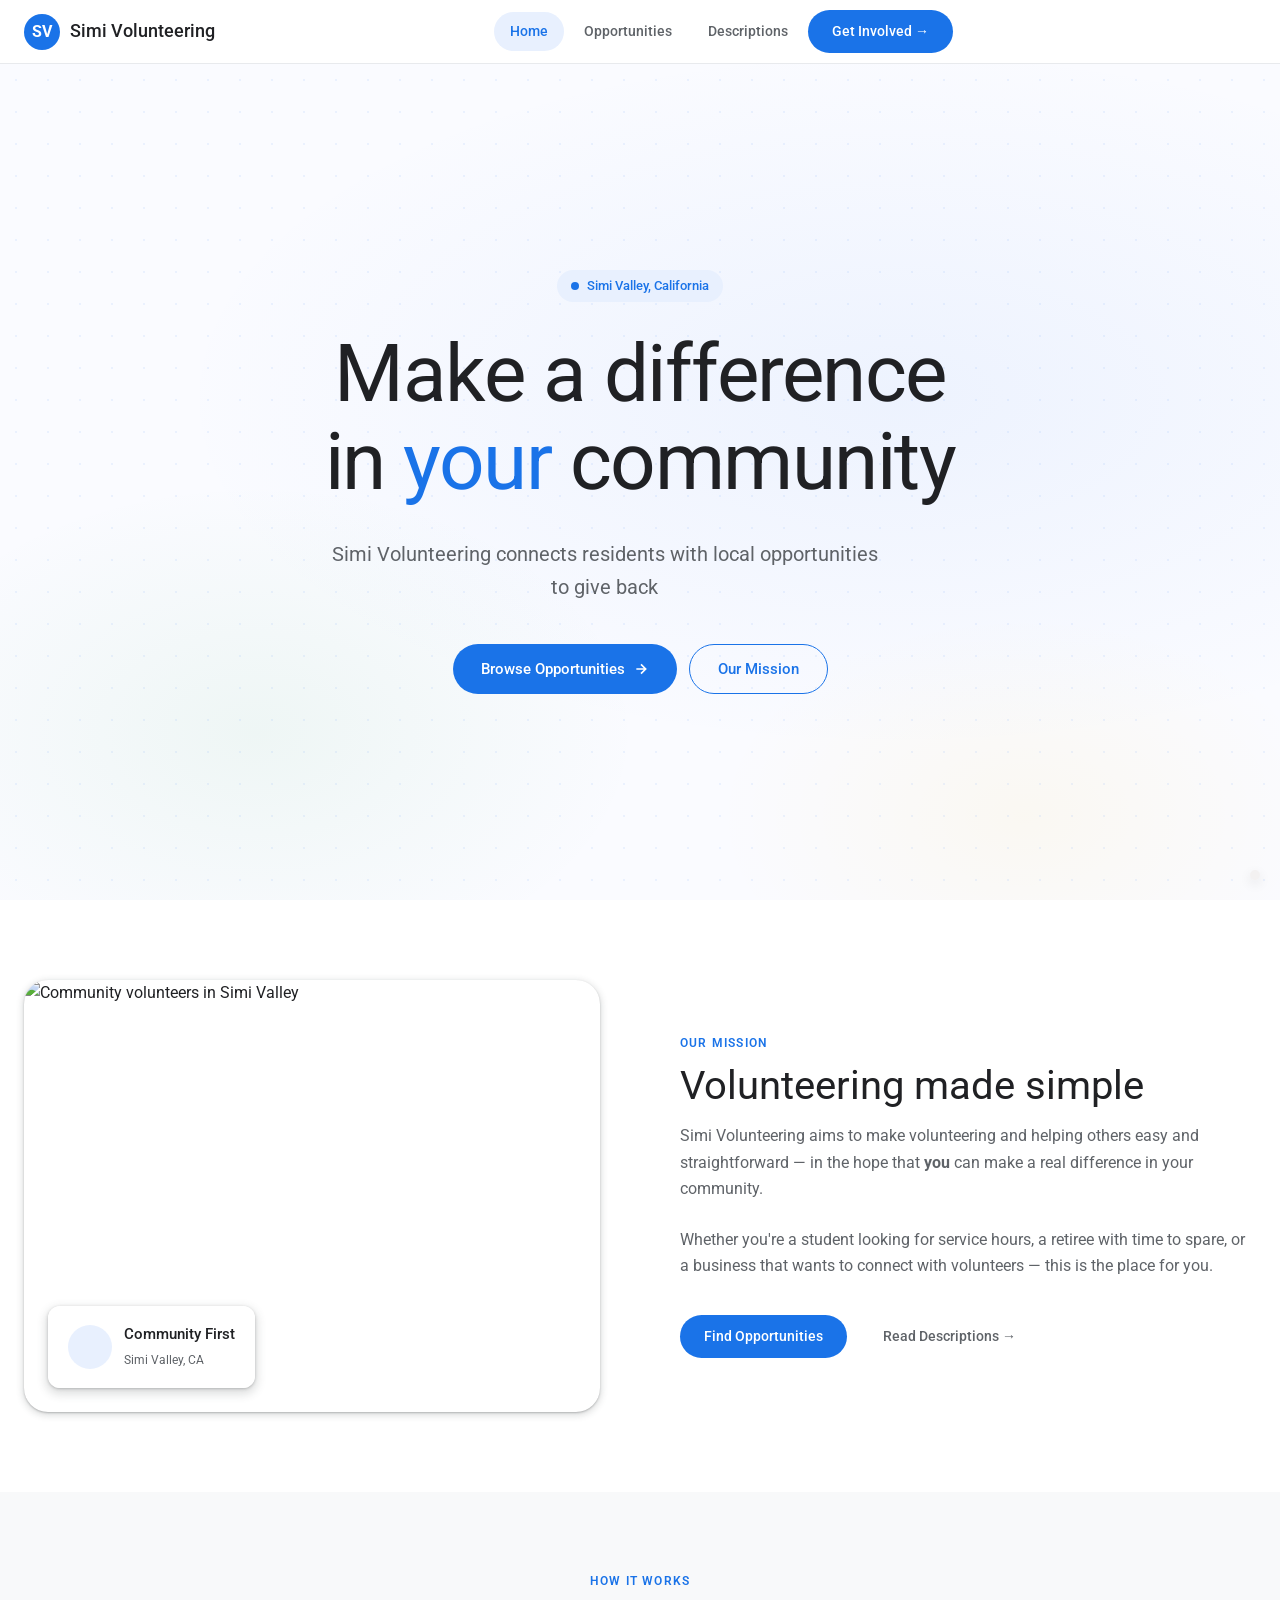
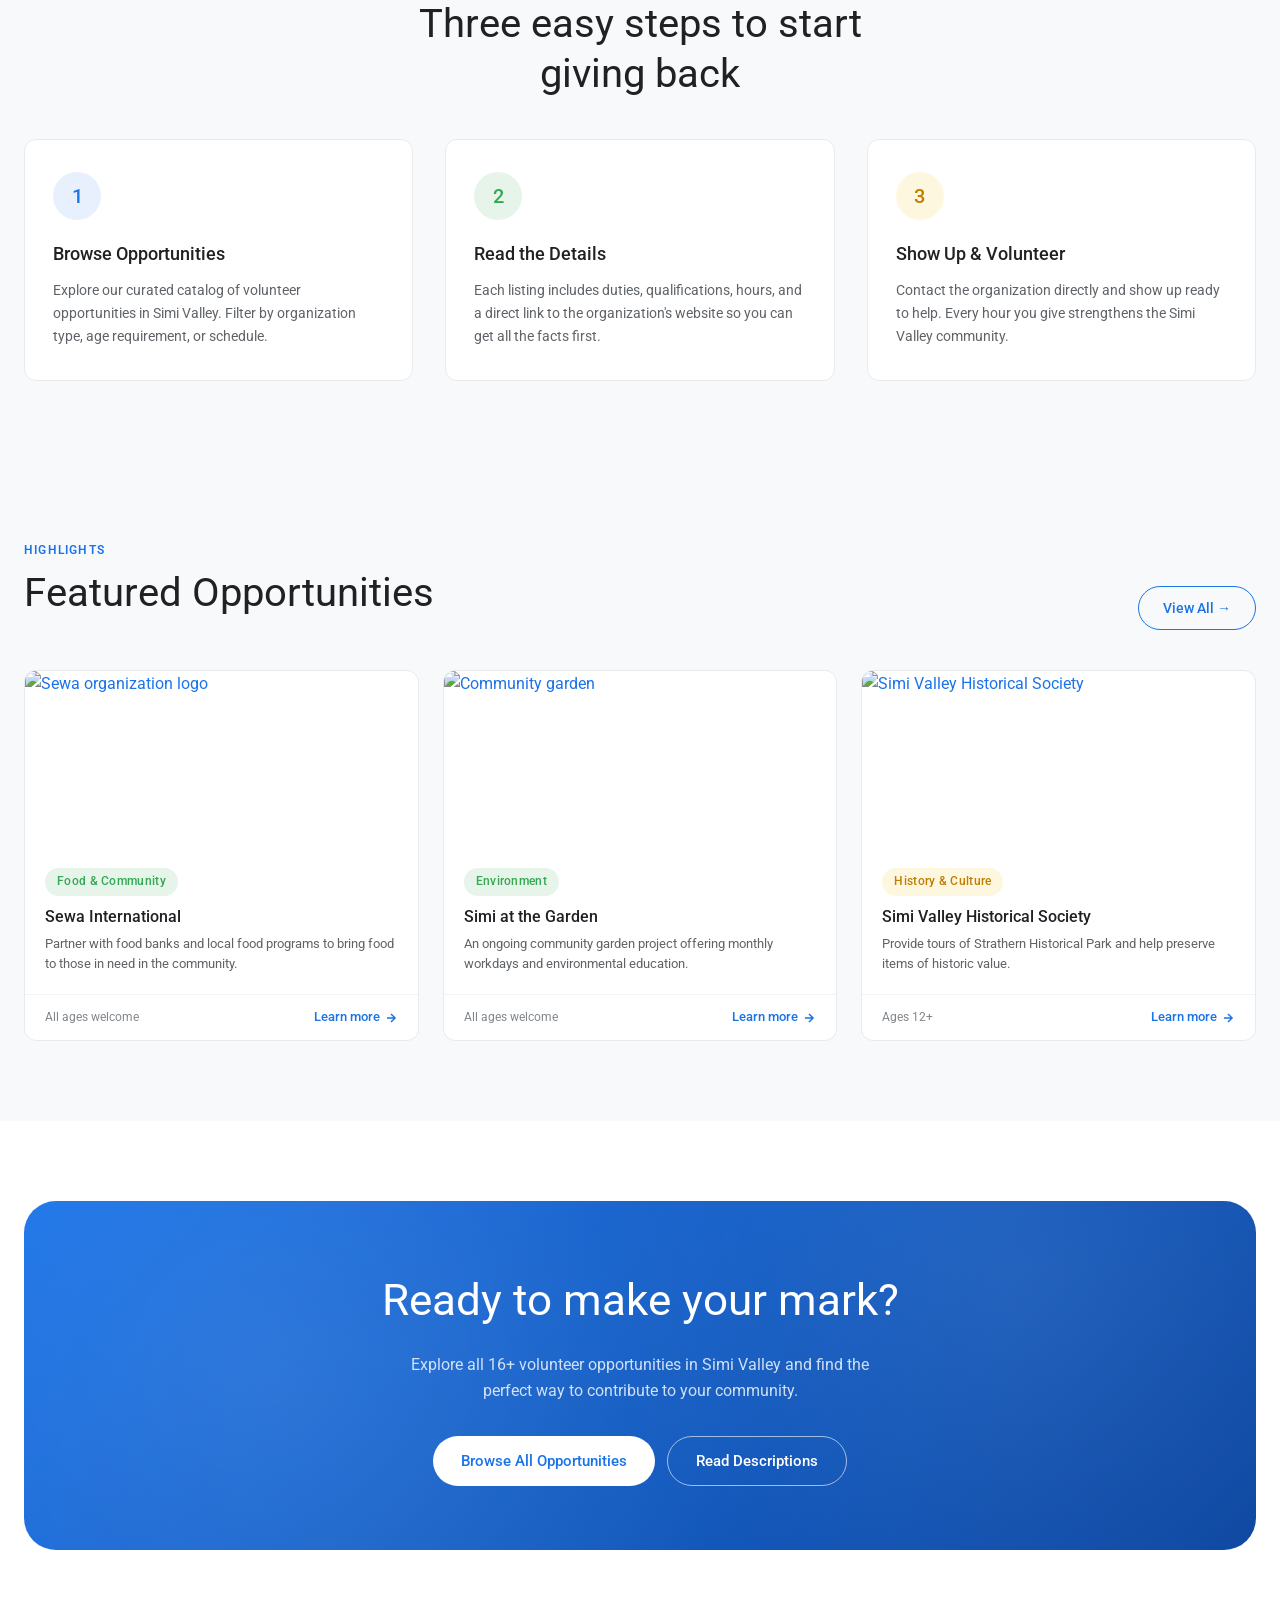
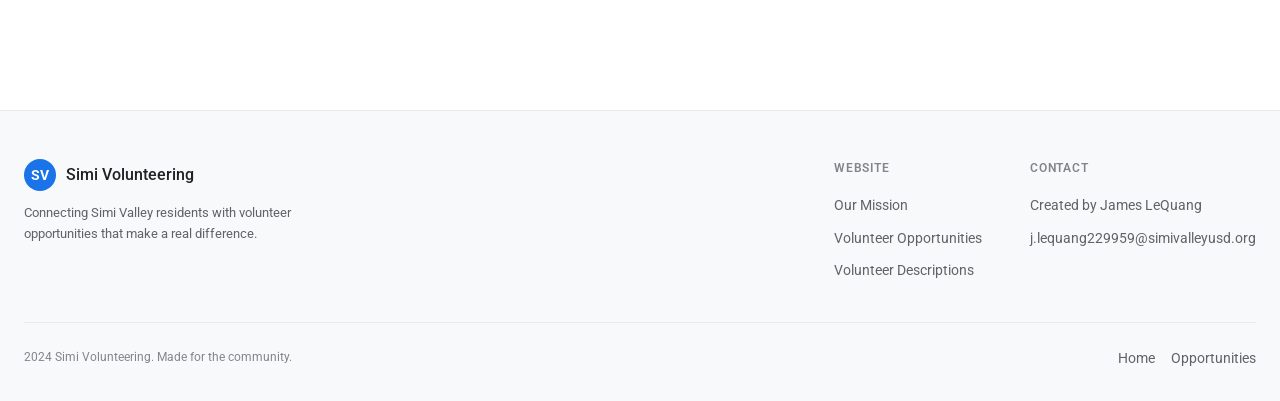
==== index.html @ 415157b6 "first commit" ====
<!DOCTYPE html>
<html lang="en">
<head>
  <!-- Google tag (gtag.js) -->
  <script async src="https://www.googletagmanager.com/gtag/js?id=G-ZGWD5S9X8W"></script>
  <script>
    window.dataLayer = window.dataLayer || [];
    function gtag(){dataLayer.push(arguments);}
    gtag('js', new Date());
    gtag('config', 'G-ZGWD5S9X8W');
  </script>

  <meta charset="utf-8" />
  <meta http-equiv="X-UA-Compatible" content="IE=edge" />
  <meta name="viewport" content="width=device-width, initial-scale=1" />
  <title>Simi Volunteering</title>
  <meta name="description" content="Find volunteer opportunities in Simi Valley, track your hours, and recruit volunteers for your business or non-profit." />
  <meta name="keywords" content="volunteer opportunities simi valley, simi valley volunteer, non-profits simi valley" />
  <meta name="robots" content="index,follow" />
  <link rel="canonical" href="https://simivolunteering.w3spaces.com/" />

  <!-- Open Graph -->
  <meta property="og:title" content="Simi Volunteering" />
  <meta property="og:description" content="Find volunteer opportunities in Simi Valley and make a difference." />
  <meta property="og:type" content="website" />
  <meta property="og:url" content="https://simivolunteering.w3spaces.com/" />
  <meta name="twitter:card" content="summary_large_image" />

  <!-- Styles -->
  <link rel="stylesheet" href="styles.css" />
  <style>
   /*hero*/
    .hero {
      min-height: calc(100vh - var(--nav-height));
      display: flex;
      align-items: center;
      justify-content: center;
      position: relative;
      overflow: hidden;
      background: #fafbff;
    }

    .hero-bg {
      position: absolute;
      inset: 0;
      background:
        radial-gradient(ellipse 80% 60% at 70% 40%, rgba(66,133,244,.07) 0%, transparent 70%),
        radial-gradient(ellipse 50% 50% at 20% 80%, rgba(52,168,83,.06) 0%, transparent 60%),
        radial-gradient(ellipse 40% 40% at 80% 90%, rgba(251,188,4,.05) 0%, transparent 60%);
    }

    /* Animated dots grid */
    .hero-dots {
      position: absolute;
      inset: 0;
      background-image: radial-gradient(circle, rgba(66,133,244,.14) 1px, transparent 1px);
      background-size: 32px 32px;
      animation: dotsDrift 20s linear infinite;
      opacity: .6;
    }

    @keyframes dotsDrift {
      from { background-position: 0 0; }
      to   { background-position: 32px 32px; }
    }

    .hero-content {
      position: relative;
      z-index: 1;
      max-width: 700px;
      text-align: center;
    }

    .hero-eyebrow {
      display: inline-flex;
      align-items: center;
      gap: 8px;
      padding: 6px 14px;
      background: var(--blue-50);
      border-radius: 100px;
      font-size: 13px;
      font-weight: 500;
      color: var(--blue-500);
      margin-bottom: 28px;
      animation: fadeUp 0.7s 0.1s both;
    }

    .hero-eyebrow-dot {
      width: 8px; height: 8px;
      background: var(--blue-500);
      border-radius: 50%;
      animation: pulse 2s infinite;
    }

    @keyframes pulse {
      0%, 100% { opacity: 1; transform: scale(1); }
      50%       { opacity: 0.6; transform: scale(0.85); }
    }

    .hero-title {
      font-family: var(--font-display);
      font-size: clamp(44px, 7vw, 80px);
      font-weight: 400;
      line-height: 1.1;
      letter-spacing: -1.5px;
      color: var(--text-primary);
      margin-bottom: 32px;
      animation: fadeUp 0.7s 0.2s both;
    }

    .hero-title em {
      font-style: normal;
      color: var(--blue-500);
    }

    .hero-subtitle {
      font-size: clamp(16px, 2vw, 20px);
      color: var(--text-secondary);
      line-height: 1.65;
      max-width: 560px;
      margin-bottom: 40px;
      animation: fadeUp 0.7s 0.3s both;
    }

    .hero-actions {
      display: flex;
      gap: 12px;
      flex-wrap: wrap;
      justify-content: center;
      animation: fadeUp 0.7s 0.4s both;
    }

    .hero-image-wrap {
      position: absolute;
      right: 0;
      top: 0;
      bottom: 0;
      width: 44%;
      overflow: hidden;
      animation: fadeIn 1.2s 0.5s both;
    }

    .hero-image-wrap img {
      width: 100%;
      height: 100%;
      object-fit: cover;
    }

    .hero-image-gradient {
      position: absolute;
      inset: 0;
      background: linear-gradient(to right, #fafbff 10%, transparent 45%);
    }

    @keyframes fadeUp {
      from { opacity: 0; transform: translateY(20px); }
      to   { opacity: 1; transform: translateY(0); }
    }

    @keyframes fadeIn {
      from { opacity: 0; }
      to   { opacity: 1; }
    }

    /* ── Stats bar ─────────────────────────────────────────────── */
    .stats-bar {
      background: var(--surface-0);
      border-top: 1px solid var(--surface-3);
      border-bottom: 1px solid var(--surface-3);
    }

    .stats-inner {
      display: grid;
      grid-template-columns: repeat(2, 1fr);
      text-align: center;
    }

    .stat-item {
      padding: 32px 24px;
      border-right: 1px solid var(--surface-3);
    }

    .stat-item:last-child { border-right: none; }

    .stat-number {
      font-family: var(--font-display);
      font-size: 40px;
      font-weight: 400;
      color: var(--text-primary);
      line-height: 1;
      margin-bottom: 6px;
    }

    .stat-label {
      font-size: 13px;
      color: var(--text-secondary);
    }

    /* Mission*/
    .mission-grid {
      display: grid;
      grid-template-columns: 1fr 1fr;
      gap: 80px;
      align-items: center;
    }

    .mission-visual {
      position: relative;
      border-radius: var(--radius-lg);
      overflow: hidden;
      aspect-ratio: 4/3;
      box-shadow: var(--shadow-3);
    }

    .mission-visual img {
      width: 100%;
      height: 100%;
      object-fit: cover;
      transition: transform 0.8s cubic-bezier(0.4,0,0.2,1);
    }

    .mission-visual:hover img { transform: scale(1.04); }

    .mission-badge {
      position: absolute;
      bottom: 24px;
      left: 24px;
      background: rgba(255,255,255,0.96);
      backdrop-filter: blur(12px);
      border-radius: var(--radius-md);
      padding: 16px 20px;
      box-shadow: var(--shadow-2);
      display: flex;
      align-items: center;
      gap: 12px;
    }

    .mission-badge-icon {
      width: 44px;
      height: 44px;
      background: var(--blue-50);
      border-radius: 50%;
      display: flex;
      align-items: center;
      justify-content: center;
      font-size: 22px;
    }

    .mission-badge-text strong {
      display: block;
      font-size: 15px;
      font-weight: 500;
      color: var(--text-primary);
    }

    .mission-badge-text span {
      font-size: 12px;
      color: var(--text-secondary);
    }

    /* ── Featured cards ────────────────────────────────────────── */
    .featured-section { background: var(--surface-1); }

    /* ── How it works ──────────────────────────────────────────── */
    .steps-grid {
      display: grid;
      grid-template-columns: repeat(3, 1fr);
      gap: 32px;
    }

    .step-card {
      background: var(--surface-0);
      border-radius: var(--radius-md);
      padding: 32px 28px;
      border: 1px solid var(--surface-3);
      transition: box-shadow var(--transition), transform var(--transition);
    }

    .step-card:hover {
      box-shadow: var(--shadow-hover);
      transform: translateY(-3px);
    }

    .step-number {
      width: 48px;
      height: 48px;
      border-radius: 50%;
      display: flex;
      align-items: center;
      justify-content: center;
      font-family: var(--font-display);
      font-size: 20px;
      font-weight: 500;
      margin-bottom: 20px;
    }

    .step-number-1 { background: var(--blue-50); color: var(--blue-500); }
    .step-number-2 { background: #e6f4ea; color: var(--green-400); }
    .step-number-3 { background: #fef7e0; color: #c17d00; }

    .step-title {
      font-family: var(--font-display);
      font-size: 18px;
      font-weight: 500;
      color: var(--text-primary);
      margin-bottom: 10px;
    }

    .step-desc {
      font-size: 14px;
      color: var(--text-secondary);
      line-height: 1.65;
    }

    /* ── CTA Banner ────────────────────────────────────────────── */
    .cta-banner {
      background: linear-gradient(135deg, var(--blue-500) 0%, #0d47a1 100%);
      border-radius: var(--radius-xl);
      padding: 64px 80px;
      text-align: center;
      position: relative;
      overflow: hidden;
    }

    .cta-banner::before {
      content: '';
      position: absolute;
      inset: 0;
      background:
        radial-gradient(circle at 20% 50%, rgba(255,255,255,.1) 0%, transparent 50%),
        radial-gradient(circle at 80% 20%, rgba(255,255,255,.08) 0%, transparent 40%);
    }

    .cta-banner-title {
      position: relative;
      font-family: var(--font-display);
      font-size: clamp(28px, 4vw, 44px);
      font-weight: 400;
      color: white;
      margin-bottom: 16px;
    }

    .cta-banner-desc {
      position: relative;
      font-size: 16px;
      color: rgba(255,255,255,.8);
      max-width: 480px;
      margin: 0 auto 32px;
      line-height: 1.65;
    }

    .cta-banner-actions {
      position: relative;
      display: flex;
      gap: 12px;
      justify-content: center;
      flex-wrap: wrap;
    }

    .btn-white {
      background: white;
      color: var(--blue-500);
    }

    .btn-white:hover { background: var(--blue-50); box-shadow: var(--shadow-2); transform: translateY(-1px); }

    .btn-outline-white {
      background: transparent;
      color: white;
      border: 1.5px solid rgba(255,255,255,.6);
    }

    .btn-outline-white:hover { background: rgba(255,255,255,.1); border-color: white; }

    /* ── Responsive adjustments ──────────────────────────────── */
    @media (max-width: 960px) {
      .hero-image-wrap { display: none; }
      .hero-content { max-width: 100%; }
      .mission-grid { grid-template-columns: 1fr; gap: 40px; }
      .stat-item:nth-child(2) { border-right: none; }
      .steps-grid { grid-template-columns: 1fr; }
      .cta-banner { padding: 48px 32px; }
    }

    @media (max-width: 600px) {
      .hero { min-height: auto; padding: 60px 0 80px; }
      .hero-title { letter-spacing: -.5px; }
    }
  </style>
</head>
<body>
<div id="google_translate_element"></div>
<!-- ══ NAVBAR ════════════════════════════════════════════════════ -->
<nav class="site-nav" role="navigation" aria-label="Main navigation">
  <a class="nav-brand" href="index.html" aria-label="Simi Volunteering home">
    <div class="nav-brand .logo-mark" style="width:36px;height:36px;border-radius:50%;background:var(--blue-500);display:flex;align-items:center;justify-content:center;color:white;font-weight:700;font-size:16px;flex-shrink:0;">
      SV
    </div>
    Simi Volunteering
  </a>

  <nav class="nav-links" role="menubar">
    <a class="nav-link" href="index.html" data-page="index.html" role="menuitem">Home</a>
    <a class="nav-link" href="volunteer.html" data-page="volunteer.html" role="menuitem">Opportunities</a>
    <a class="nav-link" href="volunteer-descriptions.html" data-page="volunteer-descriptions.html" role="menuitem">Descriptions</a>
    <a class="nav-cta btn" href="volunteer.html" role="menuitem">Get Involved →</a>
  </nav>

  <button class="nav-toggle" aria-label="Toggle menu" aria-expanded="false">
    <span></span><span></span><span></span>
  </button>
</nav>

<!-- Mobile nav drawer -->
<div class="mobile-nav" role="menu" aria-label="Mobile navigation">
  <a class="nav-link" href="index.html" data-page="index.html" role="menuitem">Home</a>
  <a class="nav-link" href="volunteer.html" data-page="volunteer.html" role="menuitem">Opportunities</a>
  <a class="nav-link" href="volunteer-descriptions.html" data-page="volunteer-descriptions.html" role="menuitem">Descriptions</a>
  <a class="btn btn-primary" href="volunteer.html" style="margin-top:8px;" role="menuitem">Get Involved →</a>
</div>


<!-- ══ HERO ══════════════════════════════════════════════════════ -->
<section class="hero" aria-label="Hero">
  <div class="hero-bg"></div>
  <div class="hero-dots" aria-hidden="true"></div>

  <div class="container">
    <div class="hero-content">
      <div class="hero-eyebrow" role="note">
        <span class="hero-eyebrow-dot" aria-hidden="true"></span>
        Simi Valley, California
      </div>

      <h1 class="hero-title">
        Make a difference<br>in <em>your</em> community
      </h1>

      <p class="hero-subtitle">
        Simi Volunteering connects residents with local opportunities to give
        back
      </p>

      <div class="hero-actions">
        <a class="btn btn-primary" href="volunteer.html" style="font-size:15px;padding:12px 28px;">
          Browse Opportunities
          <svg width="16" height="16" viewBox="0 0 24 24" fill="none" stroke="currentColor" stroke-width="2.5"><path d="M5 12h14M12 5l7 7-7 7"/></svg>
        </a>
        <a class="btn btn-outlined" href="#mission" style="font-size:15px;padding:12px 28px;">Our Mission</a>
      </div>
    </div>
  </div>
</section>


<!--STATS BAR
<section class="stats-bar" aria-label="Site statistics">
  <div class="container">
    <div class="stats-inner">
      <div class="stat-item reveal">
        <div class="stat-number" data-count="16" data-suffix="+">16+</div>
        <div class="stat-label">Volunteer Organizations</div>
      </div>
      <div class="stat-item reveal reveal-delay-1">
        <div class="stat-number" data-count="400" data-suffix="+">400+</div>
        <div class="stat-label">Visitors to this site</div>
      </div>
    </div>
  </div>
</section>
-->

<!-- ══ MISSION ════════════════════════════════════════════════════ -->
<section class="section" id="mission" aria-labelledby="mission-title">
  <div class="container">
    <div class="mission-grid">

      <div class="mission-visual reveal">
        <img
          src="https://www.simivalleyacorn.com/wp-content/uploads/images/2021-03-12/3p1.jpg"
          alt="Community volunteers in Simi Valley"
          loading="lazy"
        />
        <div class="mission-badge" aria-hidden="true">
          <div class="mission-badge-icon"></div>
          <div class="mission-badge-text">
            <strong>Community First</strong>
            <span>Simi Valley, CA</span>
          </div>
        </div>
      </div>

      <div class="reveal reveal-delay-2">
        <div class="section-label">Our Mission</div>
        <h2 class="section-title" id="mission-title">
          Volunteering made simple
        </h2>
        <p class="section-desc" style="margin-bottom:24px;">
          Simi Volunteering aims to make volunteering and helping others
          easy and straightforward — in the hope that <strong>you</strong> can
          make a real difference in your community.
        </p>
        <p class="section-desc" style="margin-bottom:36px;">
          Whether you're a student looking for service hours, a retiree
          with time to spare, or a business that wants to connect with
          volunteers — this is the place for you.
        </p>
        <div style="display:flex;gap:12px;flex-wrap:wrap;">
          <a class="btn btn-primary" href="volunteer.html">Find Opportunities</a>
          <a class="btn btn-ghost" href="volunteer-descriptions.html">Read Descriptions →</a>
        </div>
      </div>

    </div>
  </div>
</section>


<!-- ══ HOW IT WORKS ════════════════════════════════════════════════ -->
<section class="section" style="background:var(--surface-1);" aria-labelledby="how-title">
  <div class="container">
    <div class="section-header" style="text-align:center;">
      <div class="section-label" style="justify-content:center;display:flex;">How It Works</div>
      <h2 class="section-title" id="how-title" style="text-align:center;max-width:500px;margin:0 auto 12px;">
        Three easy steps to start giving back
      </h2>
    </div>

    <div class="steps-grid">
      <div class="step-card reveal">
        <div class="step-number step-number-1">1</div>
        <div class="step-title">Browse Opportunities</div>
        <p class="step-desc">
          Explore our curated catalog of volunteer opportunities in Simi Valley.
          Filter by organization type, age requirement, or schedule.
        </p>
      </div>

      <div class="step-card reveal reveal-delay-2">
        <div class="step-number step-number-2">2</div>
        <div class="step-title">Read the Details</div>
        <p class="step-desc">
          Each listing includes duties, qualifications, hours, and a direct link
          to the organization's website so you can get all the facts first.
        </p>
      </div>

      <div class="step-card reveal reveal-delay-4">
        <div class="step-number step-number-3">3</div>
        <div class="step-title">Show Up & Volunteer</div>
        <p class="step-desc">
          Contact the organization directly and show up ready to help.
          Every hour you give strengthens the Simi Valley community.
        </p>
      </div>
    </div>
  </div>
</section>


<!-- ══ FEATURED OPPORTUNITIES ════════════════════════════════════ -->
<section class="section featured-section" aria-labelledby="featured-title">
  <div class="container">
    <div class="section-header" style="display:flex;align-items:flex-end;justify-content:space-between;flex-wrap:wrap;gap:16px;">
      <div>
        <div class="section-label">Highlights</div>
        <h2 class="section-title" id="featured-title">Featured Opportunities</h2>
      </div>
      <a class="btn btn-outlined" href="volunteer.html">View All →</a>
    </div>

    <div class="grid-3">

      <!-- Card 1 -->
      <a href="volunteer-descriptions.html#sewa" class="card reveal" data-ripple aria-label="Sewa volunteer opportunity">
        <div style="overflow:hidden;height:180px;">
          <img
            class="card-img"
            src="https://i0.wp.com/www.globalatlanta.com/wp-content/uploads/Sewa-int-logo.png?fit=1000%2C750&ssl=1"
            alt="Sewa organization logo"
            loading="lazy"
          />
        </div>
        <div class="card-body">
          <div class="chip chip-green" style="margin-bottom:10px;">Food &amp; Community</div>
          <div class="card-title">Sewa International</div>
          <p class="card-text">
            Partner with food banks and local food programs to bring food to those in need in the community.
          </p>
        </div>
        <div class="card-footer">
          <span style="font-size:12px;color:var(--text-tertiary);">All ages welcome</span>
          <span class="card-arrow">
            Learn more
            <svg width="14" height="14" viewBox="0 0 24 24" fill="none" stroke="currentColor" stroke-width="2.5" aria-hidden="true"><path d="M5 12h14M12 5l7 7-7 7"/></svg>
          </span>
        </div>
      </a>

      <!-- Card 2 -->
      <a href="volunteer-descriptions.html#garden" class="card reveal reveal-delay-2" data-ripple aria-label="Simi at the Garden opportunity">
        <div style="overflow:hidden;height:180px;">
          <img
            class="card-img"
            src="https://static.wixstatic.com/media/9d3e86_cebe272ffe12496c925e31075ca68f79~mv2.jpeg/v1/fit/w_2500,h_1330,al_c/9d3e86_cebe272ffe12496c925e31075ca68f79~mv2.jpeg"
            alt="Community garden"
            loading="lazy"
          />
        </div>
        <div class="card-body">
          <div class="chip chip-green" style="margin-bottom:10px;">Environment</div>
          <div class="card-title">Simi at the Garden</div>
          <p class="card-text">
            An ongoing community garden project offering monthly workdays and environmental education.
          </p>
        </div>
        <div class="card-footer">
          <span style="font-size:12px;color:var(--text-tertiary);">All ages welcome</span>
          <span class="card-arrow">
            Learn more
            <svg width="14" height="14" viewBox="0 0 24 24" fill="none" stroke="currentColor" stroke-width="2.5" aria-hidden="true"><path d="M5 12h14M12 5l7 7-7 7"/></svg>
          </span>
        </div>
      </a>

      <!-- Card 3 -->
      <a href="volunteer-descriptions.html#historical" class="card reveal reveal-delay-4" data-ripple aria-label="Simi Valley Historical Society">
        <div style="overflow:hidden;height:180px;">
          <img
            class="card-img"
            src="https://www.simihistory.com/wp-content/uploads/2017/10/IMG_31542.jpg"
            alt="Simi Valley Historical Society"
            loading="lazy"
          />
        </div>
        <div class="card-body">
          <div class="chip chip-yellow" style="margin-bottom:10px;">History &amp; Culture</div>
          <div class="card-title">Simi Valley Historical Society</div>
          <p class="card-text">
            Provide tours of Strathern Historical Park and help preserve items of historic value.
          </p>
        </div>
        <div class="card-footer">
          <span style="font-size:12px;color:var(--text-tertiary);">Ages 12+</span>
          <span class="card-arrow">
            Learn more
            <svg width="14" height="14" viewBox="0 0 24 24" fill="none" stroke="currentColor" stroke-width="2.5" aria-hidden="true"><path d="M5 12h14M12 5l7 7-7 7"/></svg>
          </span>
        </div>
      </a>

    </div>
  </div>
</section>


<!-- ══ CTA BANNER ════════════════════════════════════════════════ -->
<section class="section" aria-labelledby="cta-title">
  <div class="container">
    <div class="cta-banner reveal">
      <h2 class="cta-banner-title" id="cta-title">Ready to make your mark?</h2>
      <p class="cta-banner-desc">
        Explore all 16+ volunteer opportunities in Simi Valley and find the
        perfect way to contribute to your community.
      </p>
      <div class="cta-banner-actions">
        <a class="btn btn-white" href="volunteer.html" style="font-size:15px;padding:12px 28px;">
          Browse All Opportunities
        </a>
        <a class="btn btn-outline-white" href="volunteer-descriptions.html" style="font-size:15px;padding:12px 28px;">
          Read Descriptions
        </a>
      </div>
    </div>
  </div>
</section>


<!-- ══ FOOTER ════════════════════════════════════════════════════ -->
<footer class="site-footer" role="contentinfo">
  <div class="container">
    <div class="footer-inner">
      <div>
        <div class="footer-brand">
          <div style="width:32px;height:32px;border-radius:50%;background:var(--blue-500);display:flex;align-items:center;justify-content:center;color:white;font-weight:700;font-size:14px;" aria-hidden="true">SV</div>
          Simi Volunteering
        </div>
        <p class="footer-tagline">
          Connecting Simi Valley residents with volunteer opportunities that make a real difference.
        </p>
      </div>

      <div>
        <div class="footer-col-title">Website</div>
        <nav class="footer-links" aria-label="Footer navigation">
          <a class="footer-link" href="#mission">Our Mission</a>
          <a class="footer-link" href="volunteer.html">Volunteer Opportunities</a>
          <a class="footer-link" href="volunteer-descriptions.html">Volunteer Descriptions</a>
        </nav>
      </div>

      <div>
        <div class="footer-col-title">Contact</div>
        <div class="footer-links">
          <span style="font-size:14px;color:var(--text-secondary);">Created by James LeQuang</span>
          <a class="footer-link" href="mailto:j.lequang229959@simivalleyusd.org">
            j.lequang229959@simivalleyusd.org
          </a>
        </div>
      </div>
    </div>

    <div class="footer-bottom">
      <span class="footer-copy"> 2024 Simi Volunteering. Made for the community.</span>
      <div style="display:flex;gap:16px;">
        <a class="footer-link" href="index.html">Home</a>
        <a class="footer-link" href="volunteer.html">Opportunities</a>
      </div>
    </div>
  </div>
</footer>

<script src="scripts.js"></script>
<script type="text/javascript">
  function googleTranslateElementInit() {
    new google.translate.TranslateElement({pageLanguage: 'en'}, 'google_translate_element');
    layout: google.translate.TranslateElement.InlineLayout.SIMPLE

  }
</script>
<script type="text/javascript" src="//translate.google.com/translate_a/element.js?cb=googleTranslateElementInit"></script>

</body>
</html>
---- styles.css ----
/* =========================================
   SIMI VOLUNTEERING — GLOBAL STYLES
   Google-inspired clean design system
   ========================================= */

@import url('https://fonts.googleapis.com/css2?family=Google+Sans:wght@400;500;700&family=Google+Sans+Display:wght@400;500;700&family=Roboto:wght@300;400;500&display=swap');

/* Fallback font stack if Google Sans isn't available */
:root {
  --font-display: 'Google Sans Display', 'Product Sans', 'Roboto', sans-serif;
  --font-body: 'Google Sans', 'Roboto', sans-serif;
  --font-ui: 'Roboto', sans-serif;

  /* Color system */
  --blue-50:  #e8f0fe;
  --blue-100: #d2e3fc;
  --blue-400: #4285f4;
  --blue-500: #1a73e8;
  --blue-600: #1557b0;
  --green-400: #34a853;
  --red-400:  #ea4335;
  --yellow-400:#fbbc04;

  --surface-0:   #ffffff;
  --surface-1:   #f8f9fa;
  --surface-2:   #f1f3f4;
  --surface-3:   #e8eaed;

  --text-primary:   #202124;
  --text-secondary: #5f6368;
  --text-tertiary:  #80868b;
  --text-on-blue:   #ffffff;

  --shadow-1: 0 1px 2px 0 rgba(60,64,67,.3), 0 1px 3px 1px rgba(60,64,67,.15);
  --shadow-2: 0 1px 3px 0 rgba(60,64,67,.3), 0 4px 8px 3px rgba(60,64,67,.15);
  --shadow-3: 0 2px 6px 2px rgba(60,64,67,.15), 0 1px 2px 0 rgba(60,64,67,.3);
  --shadow-hover: 0 4px 12px rgba(60,64,67,.22), 0 1px 3px rgba(60,64,67,.15);

  --radius-sm:  8px;
  --radius-md: 12px;
  --radius-lg: 24px;
  --radius-xl: 32px;

  --nav-height: 64px;
  --transition: 0.2s cubic-bezier(0.4,0,0.2,1);
  --transition-slow: 0.4s cubic-bezier(0.4,0,0.2,1);
}

/* ── Reset & Base ── */
*, *::before, *::after { box-sizing: border-box; margin: 0; padding: 0; }

html { scroll-behavior: smooth; }

body {
  font-family: var(--font-body);
  background: var(--surface-0);
  color: var(--text-primary);
  line-height: 1.6;
  -webkit-font-smoothing: antialiased;
  overflow-x: hidden;
}

img { max-width: 100%; height: auto; display: block; }
a { text-decoration: none; color: var(--blue-500); }
ul { list-style: none; }

/* ── Navbar ── */
.site-nav {
  position: sticky;
  top: 0;
  z-index: 100;
  height: var(--nav-height);
  background: var(--surface-0);
  border-bottom: 1px solid var(--surface-3);
  display: flex;
  align-items: center;
  padding: 0 24px;
  gap: 24px;
  backdrop-filter: blur(8px);
  animation: slideDown 1s cubic-bezier(0.4,0,0.2,1);
}

.goog-te-gadget {
    font-family: 'Poppins', sans-serif !important; /* Use your site's font */
    font-size: 14px !important;
}
.goog-te-combo {
    border-radius: 8px !important;
    padding: 2.5px 5px !important;
    border: 1px solid #ccc !important;
    background-color: #f9f9f9 !important;
    outline: none !important;
}

.goog-logo-link {
    display: none !important;
}
.goog-te-gadget {
    color: transparent !important; /* Hides "Powered by" text */
}

.goog-te-banner-frame.skiptranslate {
    display: none !important;
}
body {
    top: 0px !important;
}

@media screen and (max-width: 768px) {
    .goog-te-menu-frame {
        max-width: 100% !important;
    }
    .goog-te-menu2 {
        max-width: 100% !important;
        overflow: scroll !important;
    }
}


#google_translate_element {
    position: fixed;
    bottom: 20px;
    right: 20px;
    z-index: 1000;
    background: rgb(243, 241, 241);
    padding: 5px;
    box-shadow: 0 4px 12px rgba(0,0,0,0.1);
    border-radius: 10px;
}


@keyframes slideDown {
  from { transform: translateY(-100%); opacity: 0; }
  to   { transform: translateY(0);    opacity: 1; }
}

.nav-brand {
  display: flex;
  align-items: center;
  gap: 10px;
  font-family: var(--font-display);
  font-size: 18px;
  font-weight: 500;
  color: var(--text-primary);
  flex-shrink: 0;
}

.nav-brand .logo-mark {
  width: 36px;
  height: 36px;
  border-radius: 50%;
  background: var(--blue-500);
  display: flex;
  align-items: center;
  justify-content: center;
  color: white;
  font-weight: 700;
  font-size: 16px;
  flex-shrink: 0;
}

.nav-links {
  display: flex;
  align-items: center;
  gap: 4px;
  margin-left: auto;
}

.nav-link {
  padding: 8px 16px;
  border-radius: var(--radius-xl);
  font-size: 14px;
  font-weight: 500;
  color: var(--text-secondary);
  transition: background var(--transition), color var(--transition);
  white-space: nowrap;
}

.nav-link:hover { background: var(--surface-2); color: var(--text-primary); }
.nav-link.active { background: var(--blue-50); color: var(--blue-500); }

.nav-cta {
  padding: 8px 20px;
  border-radius: var(--radius-xl);
  background: var(--blue-500);
  color: white !important;
  font-size: 14px;
  font-weight: 500;
  transition: background var(--transition), box-shadow var(--transition);
  flex-shrink: 0;
}

.nav-cta:hover { background: var(--blue-600); box-shadow: var(--shadow-1); }

.nav-toggle {
  display: none;
  background: none;
  border: none;
  cursor: pointer;
  padding: 8px;
  border-radius: var(--radius-sm);
  color: var(--text-secondary);
  margin-left: auto;
}

.nav-toggle svg { display: block; }

/* Mobile nav */
.mobile-nav {
  display: none;
  position: fixed;
  top: var(--nav-height);
  left: 0; right: 0;
  background: var(--surface-0);
  border-bottom: 1px solid var(--surface-3);
  padding: 12px;
  z-index: 99;
  box-shadow: var(--shadow-2);
  flex-direction: column;
  gap: 4px;
  animation: fadeInDown 0.2s ease;
}

.mobile-nav.open { display: flex; }

@keyframes fadeInDown {
  from { opacity: 0; transform: translateY(-8px); }
  to   { opacity: 1; transform: translateY(0); }
}

.mobile-nav .nav-link { width: 100%; border-radius: var(--radius-sm); }

/* ── Chip / Tag ── */
.chip {
  display: inline-flex;
  align-items: center;
  gap: 6px;
  padding: 4px 12px;
  border-radius: 100px;
  font-size: 12px;
  font-weight: 500;
  letter-spacing: .3px;
}

.chip-blue   { background: var(--blue-50);  color: var(--blue-500); }
.chip-green  { background: #e6f4ea;         color: var(--green-400); }
.chip-yellow { background: #fef7e0;         color: #c17d00; }
.chip-red    { background: #fce8e6;         color: var(--red-400); }

/* ── Buttons ── */
.btn {
  display: inline-flex;
  align-items: center;
  gap: 8px;
  padding: 10px 24px;
  border-radius: var(--radius-xl);
  font-family: var(--font-body);
  font-size: 14px;
  font-weight: 500;
  cursor: pointer;
  border: none;
  transition: all var(--transition);
}

.btn-primary {
  background: var(--blue-500);
  color: white;
}
.btn-primary:hover { background: var(--blue-600); box-shadow: var(--shadow-1); transform: translateY(-1px); }

.btn-outlined {
  background: transparent;
  color: var(--blue-500);
  border: 1.5px solid var(--blue-500);
}
.btn-outlined:hover { background: var(--blue-50); }

.btn-ghost {
  background: transparent;
  color: var(--text-secondary);
}
.btn-ghost:hover { background: var(--surface-2); color: var(--text-primary); }

/* ── Cards ── */
.card {
  background: var(--surface-0);
  border-radius: var(--radius-md);
  border: 1px solid var(--surface-3);
  overflow: hidden;
  transition: box-shadow var(--transition), transform var(--transition);
  cursor: pointer;
  position: relative;
}

.card:hover {
  box-shadow: var(--shadow-hover);
  transform: translateY(-2px);
}

.card-img {
  width: 100%;
  height: 180px;
  object-fit: cover;
  transition: transform var(--transition-slow);
}

.card:hover .card-img { transform: scale(1.04); }

.card-body {
  padding: 16px 20px 20px;
}

.card-title {
  font-family: var(--font-display);
  font-size: 16px;
  font-weight: 500;
  color: var(--text-primary);
  margin-bottom: 6px;
  line-height: 1.4;
}

.card-text {
  font-size: 13px;
  color: var(--text-secondary);
  line-height: 1.55;
  display: -webkit-box;
  -webkit-line-clamp: 2;
  -webkit-box-orient: vertical;
  overflow: hidden;
}

.card-footer {
  padding: 12px 20px;
  border-top: 1px solid var(--surface-2);
  display: flex;
  align-items: center;
  justify-content: space-between;
}

.card-arrow {
  display: flex;
  align-items: center;
  gap: 4px;
  font-size: 13px;
  font-weight: 500;
  color: var(--blue-500);
}

.card-arrow svg { transition: transform var(--transition); }
.card:hover .card-arrow svg { transform: translateX(3px); }

/* ── Section layout ── */
.section { padding: 80px 0; }
.section-sm { padding: 48px 0; }

.container {
  max-width: 1280px;
  margin: 0 auto;
  padding: 0 24px;
}

.section-header {
  margin-bottom: 40px;
}

.section-label {
  font-size: 12px;
  font-weight: 600;
  letter-spacing: 1.2px;
  text-transform: uppercase;
  color: var(--blue-500);
  margin-bottom: 8px;
}

.section-title {
  font-family: var(--font-display);
  font-size: clamp(28px, 4vw, 40px);
  font-weight: 400;
  color: var(--text-primary);
  line-height: 1.25;
  margin-bottom: 12px;
}

.section-desc {
  font-size: 16px;
  color: var(--text-secondary);
  max-width: 600px;
  line-height: 1.65;
}

/* ── Grid ── */
.grid-3 {
  display: grid;
  grid-template-columns: repeat(3, 1fr);
  gap: 24px;
}

.grid-2 {
  display: grid;
  grid-template-columns: repeat(2, 1fr);
  gap: 24px;
}

/* ── Scroll Reveal ── */
.reveal {
  opacity: 0;
  transform: translateY(24px);
  transition: opacity 0.6s cubic-bezier(0.4,0,0.2,1), transform 0.6s cubic-bezier(0.4,0,0.2,1);
}

.reveal.visible {
  opacity: 1;
  transform: translateY(0);
}

.reveal-delay-1 { transition-delay: 0.1s; }
.reveal-delay-2 { transition-delay: 0.2s; }
.reveal-delay-3 { transition-delay: 0.3s; }
.reveal-delay-4 { transition-delay: 0.4s; }
.reveal-delay-5 { transition-delay: 0.5s; }

/* ── Footer ── */
.site-footer {
  background: var(--surface-1);
  border-top: 1px solid var(--surface-3);
  padding: 48px 0 32px;
  margin-top: 80px;
}

.footer-inner {
  display: grid;
  grid-template-columns: 1fr auto auto;
  gap: 48px;
  align-items: start;
  margin-bottom: 40px;
}

.footer-brand {
  font-family: var(--font-display);
  font-size: 16px;
  font-weight: 500;
  color: var(--text-primary);
  display: flex;
  align-items: center;
  gap: 10px;
  margin-bottom: 12px;
}

.footer-tagline {
  font-size: 13px;
  color: var(--text-secondary);
  line-height: 1.6;
  max-width: 280px;
}

.footer-col-title {
  font-size: 12px;
  font-weight: 600;
  letter-spacing: .8px;
  text-transform: uppercase;
  color: var(--text-tertiary);
  margin-bottom: 16px;
}

.footer-links { display: flex; flex-direction: column; gap: 10px; }

.footer-link {
  font-size: 14px;
  color: var(--text-secondary);
  transition: color var(--transition);
}

.footer-link:hover { color: var(--blue-500); }

.footer-bottom {
  padding-top: 24px;
  border-top: 1px solid var(--surface-3);
  display: flex;
  align-items: center;
  justify-content: space-between;
  flex-wrap: wrap;
  gap: 12px;
}

.footer-copy {
  font-size: 12px;
  color: var(--text-tertiary);
}

/* ── Responsive ── */
@media (max-width: 900px) {
  .grid-3 { grid-template-columns: repeat(2, 1fr); }
}

@media (max-width: 640px) {
  .grid-3, .grid-2 { grid-template-columns: 1fr; }
  .nav-links, .nav-cta { display: none; }
  .nav-toggle { display: flex; }
  .footer-inner { grid-template-columns: 1fr; gap: 32px; }
  .footer-bottom { flex-direction: column; align-items: flex-start; }
}
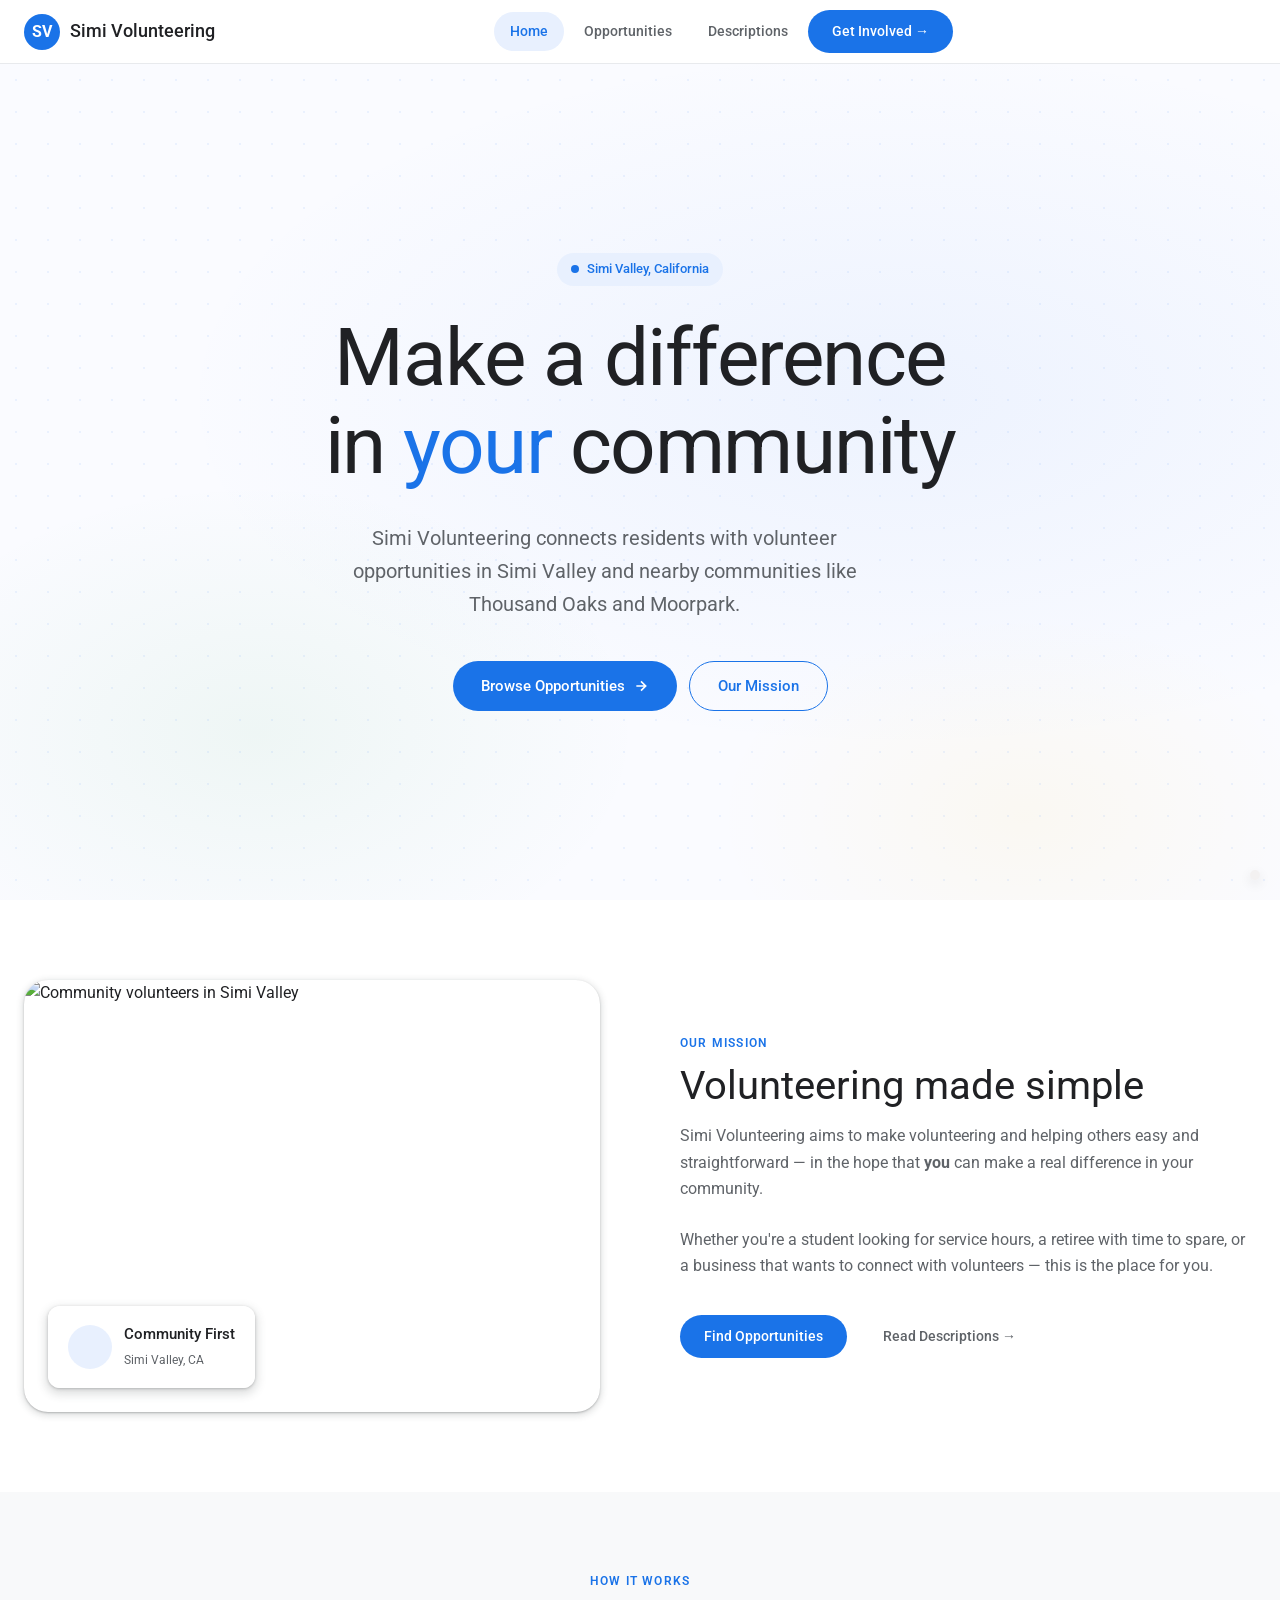
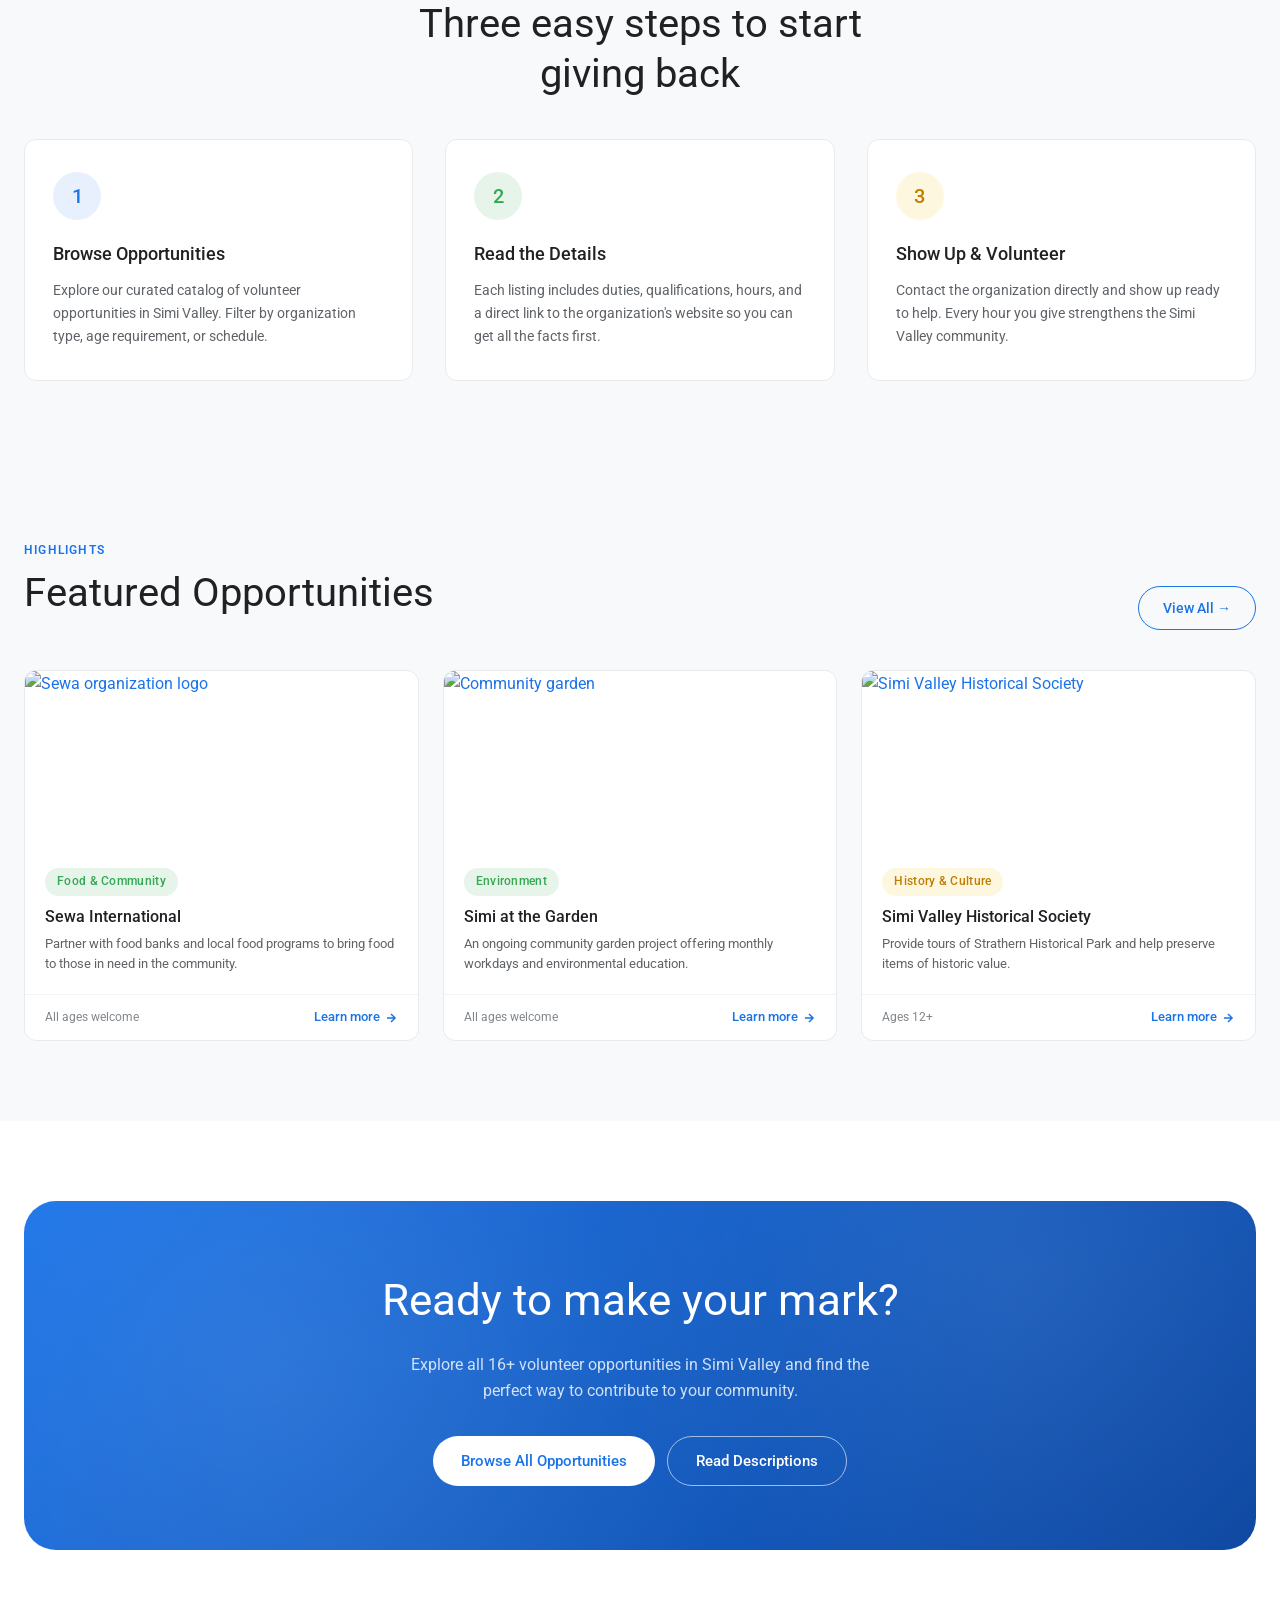
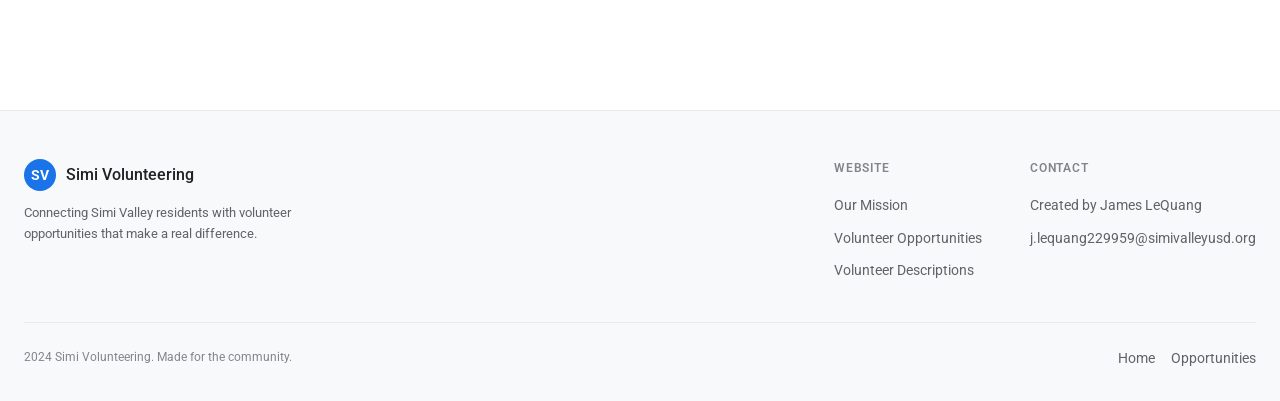
==== commit d784672b: "Enhance SEO and user experience by updating meta tags, adding structured data, and creating sitemap " ====
--- a/index.html
+++ b/index.html
@@ -10,12 +10,16 @@
     gtag('config', 'G-ZGWD5S9X8W');
   </script>
 
+  <script async src="https://pagead2.googlesyndication.com/pagead/js/adsbygoogle.js?client=ca-pub-1468579365191614"
+     crossorigin="anonymous"></script>
+  <meta name="google-adsense-account" content="ca-pub-1468579365191614">
+
   <meta charset="utf-8" />
   <meta http-equiv="X-UA-Compatible" content="IE=edge" />
   <meta name="viewport" content="width=device-width, initial-scale=1" />
-  <title>Simi Volunteering</title>
-  <meta name="description" content="Find volunteer opportunities in Simi Valley, track your hours, and recruit volunteers for your business or non-profit." />
-  <meta name="keywords" content="volunteer opportunities simi valley, simi valley volunteer, non-profits simi valley" />
+  <title>Volunteer Opportunities in Simi Valley — Simi Volunteering</title>
+  <meta name="description" content="Find volunteer opportunities in Simi Valley and nearby communities like Thousand Oaks and Moorpark. Volunteer opportunities near me, remote volunteering, group volunteer activities and more." />
+  <meta name="keywords" content="volunteer opportunities near me, volunteer opportunities simi valley, simi valley volunteer, volunteering thousand oaks, volunteer programs moorpark, remote volunteering opportunities" />
   <meta name="robots" content="index,follow" />
   <link rel="canonical" href="https://simivolunteering.w3spaces.com/" />
 
@@ -25,6 +29,19 @@
   <meta property="og:type" content="website" />
   <meta property="og:url" content="https://simivolunteering.w3spaces.com/" />
   <meta name="twitter:card" content="summary_large_image" />
+
+  <!-- Local organization structured data -->
+  <script type="application/ld+json">
+  {
+    "@context": "https://schema.org",
+    "@type": "Organization",
+    "name": "Simi Volunteering",
+    "url": "https://simivolunteering.w3spaces.com/",
+    "description": "Connecting Simi Valley residents with volunteer opportunities in Simi Valley, Thousand Oaks, Moorpark and surrounding Ventura County.",
+    "areaServed": ["Simi Valley, CA","Thousand Oaks, CA","Moorpark, CA","Ventura County, CA"],
+    "contactPoint": [{"@type": "ContactPoint","contactType": "customer support","email": "j.lequang229959@simivalleyusd.org"}]
+  }
+  </script>
 
   <!-- Styles -->
   <link rel="stylesheet" href="styles.css" />
@@ -437,8 +454,7 @@
       </h1>
 
       <p class="hero-subtitle">
-        Simi Volunteering connects residents with local opportunities to give
-        back
+        Simi Volunteering connects residents with volunteer opportunities in Simi Valley and nearby communities like Thousand Oaks and Moorpark.
       </p>
 
       <div class="hero-actions">
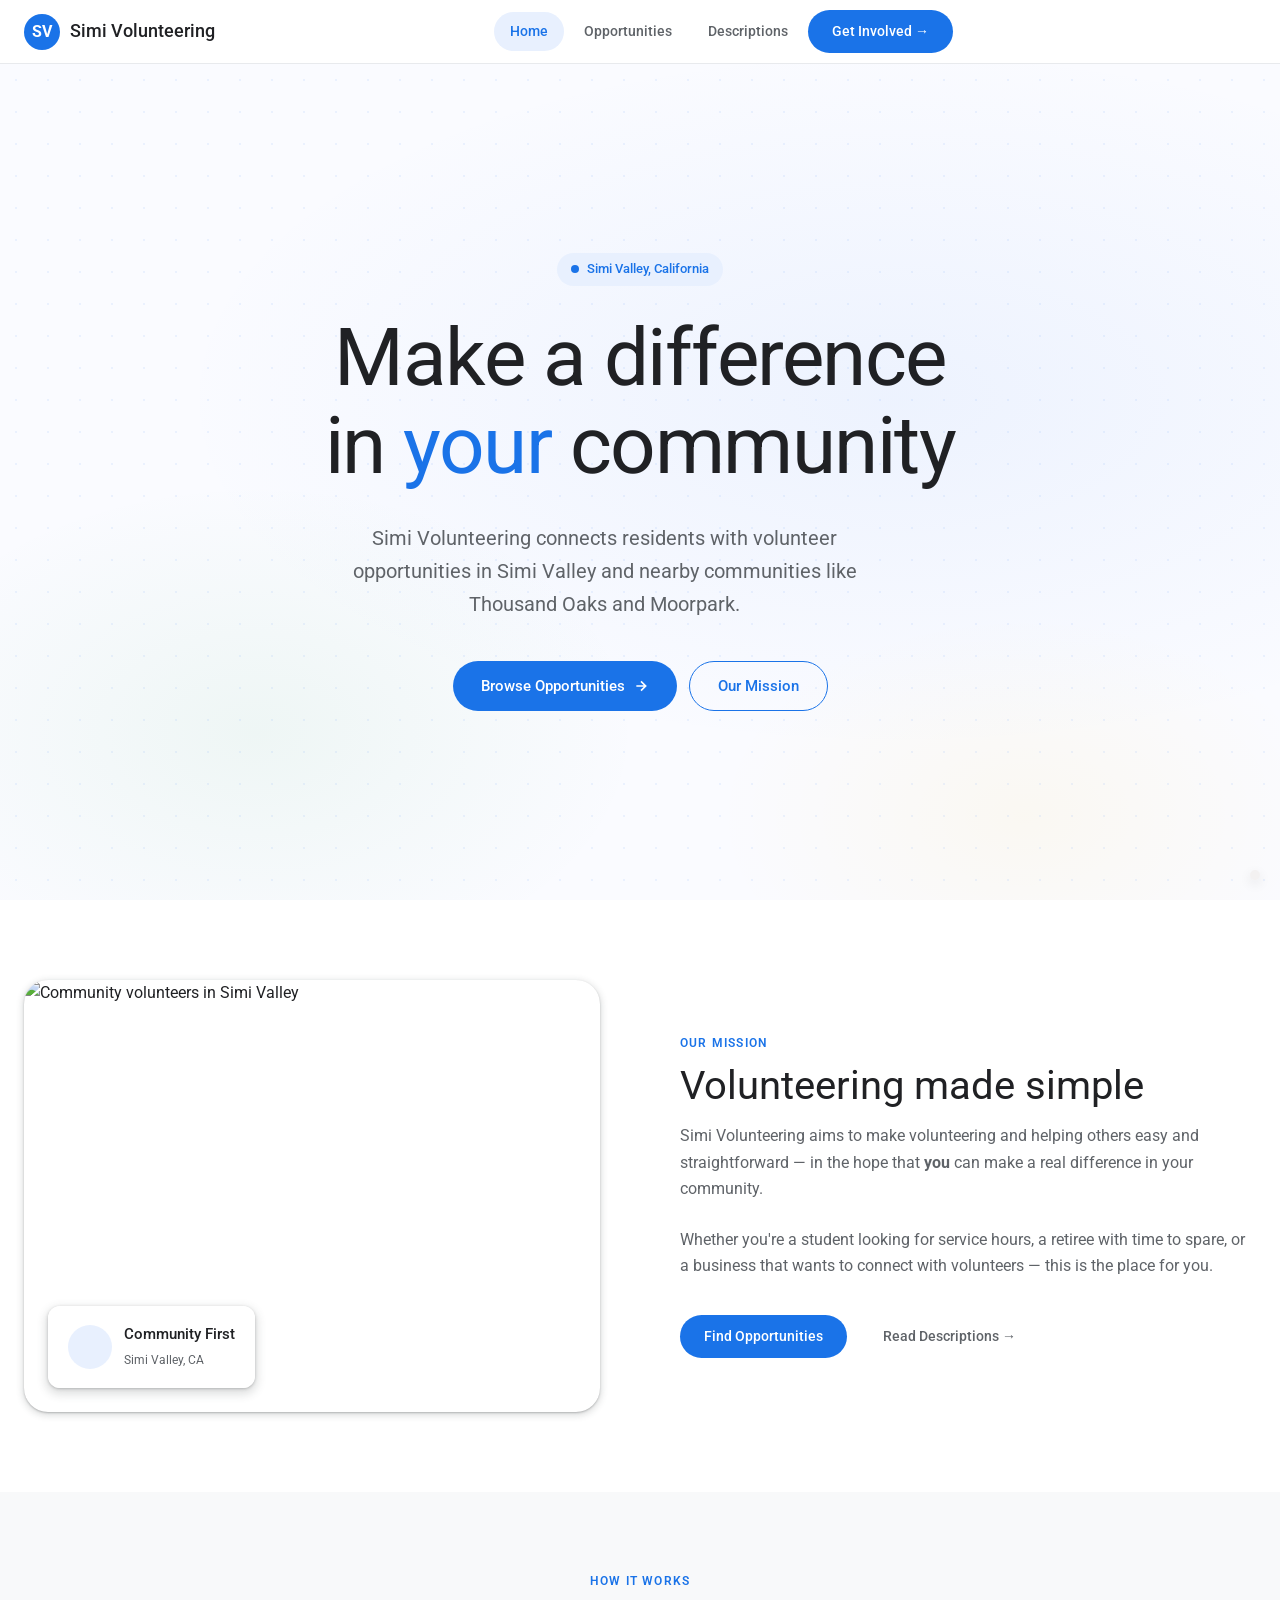
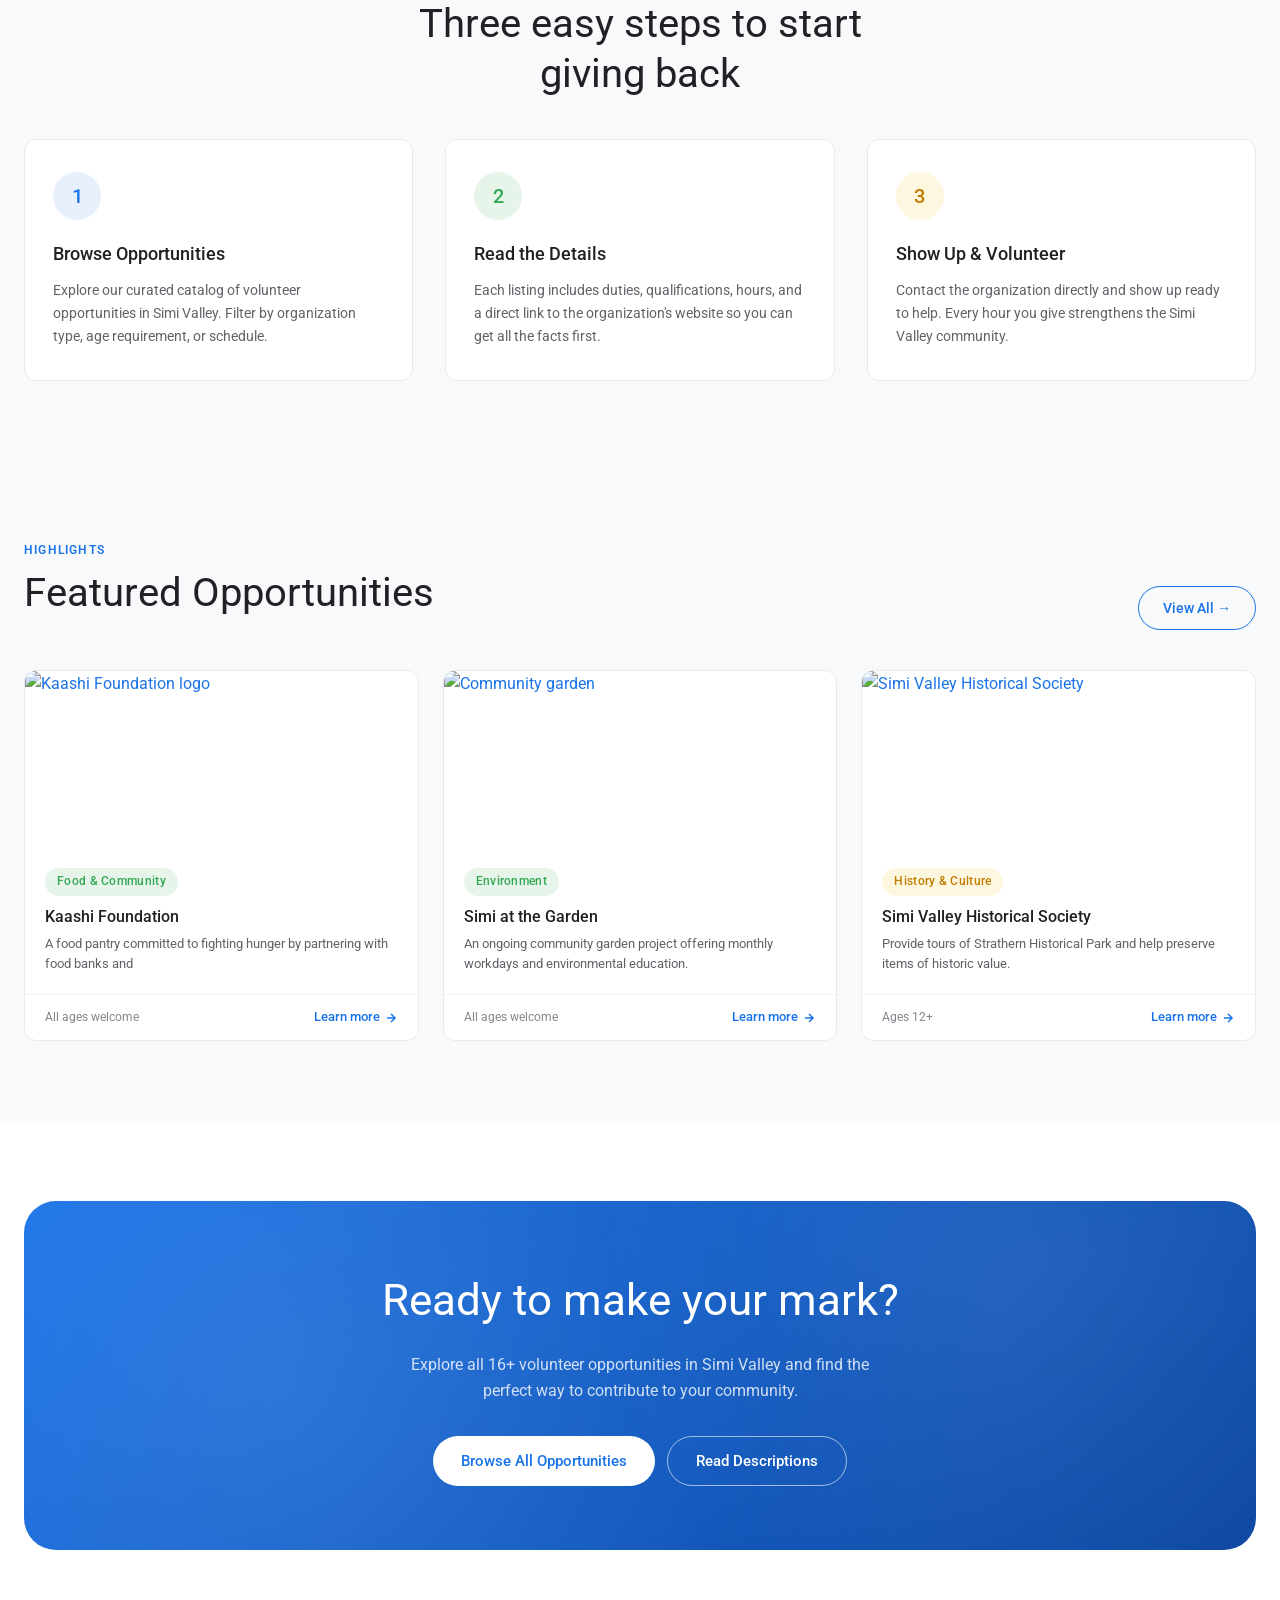
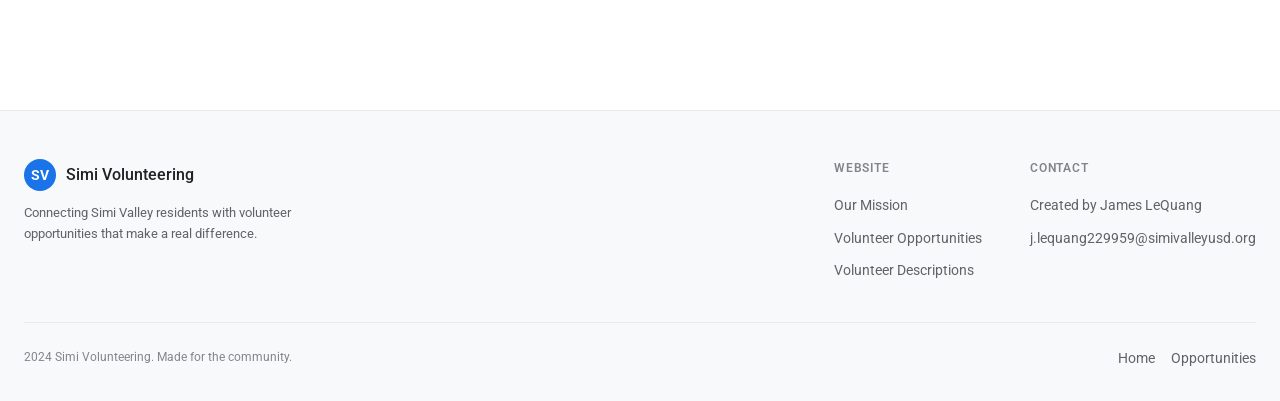
==== commit 352b8cd0: "updated the info on some listings" ====
--- a/index.html
+++ b/index.html
@@ -588,20 +588,20 @@
     <div class="grid-3">
 
       <!-- Card 1 -->
-      <a href="volunteer-descriptions.html#sewa" class="card reveal" data-ripple aria-label="Sewa volunteer opportunity">
+      <a href="volunteer-descriptions.html#kaashi" class="card reveal" data-ripple aria-label="Kaashi Foundation volunteer opportunity">
         <div style="overflow:hidden;height:180px;">
           <img
             class="card-img"
-            src="https://i0.wp.com/www.globalatlanta.com/wp-content/uploads/Sewa-int-logo.png?fit=1000%2C750&ssl=1"
-            alt="Sewa organization logo"
+            src="https://static.wixstatic.com/media/230d39_5a0b483a93ac4b85ad40706091600d47f000.jpg/v1/fill/w_320,h_209,al_c,q_80,usm_0.33_1.00_0.00,enc_avif,quality_auto/230d39_5a0b483a93ac4b85ad40706091600d47f000.jpg"
+            alt="Kaashi Foundation logo"
             loading="lazy"
           />
         </div>
         <div class="card-body">
           <div class="chip chip-green" style="margin-bottom:10px;">Food &amp; Community</div>
-          <div class="card-title">Sewa International</div>
+          <div class="card-title">Kaashi Foundation</div>
           <p class="card-text">
-            Partner with food banks and local food programs to bring food to those in need in the community.
+            A food pantry committed to fighting hunger by partnering with food banks and 
           </p>
         </div>
         <div class="card-footer">
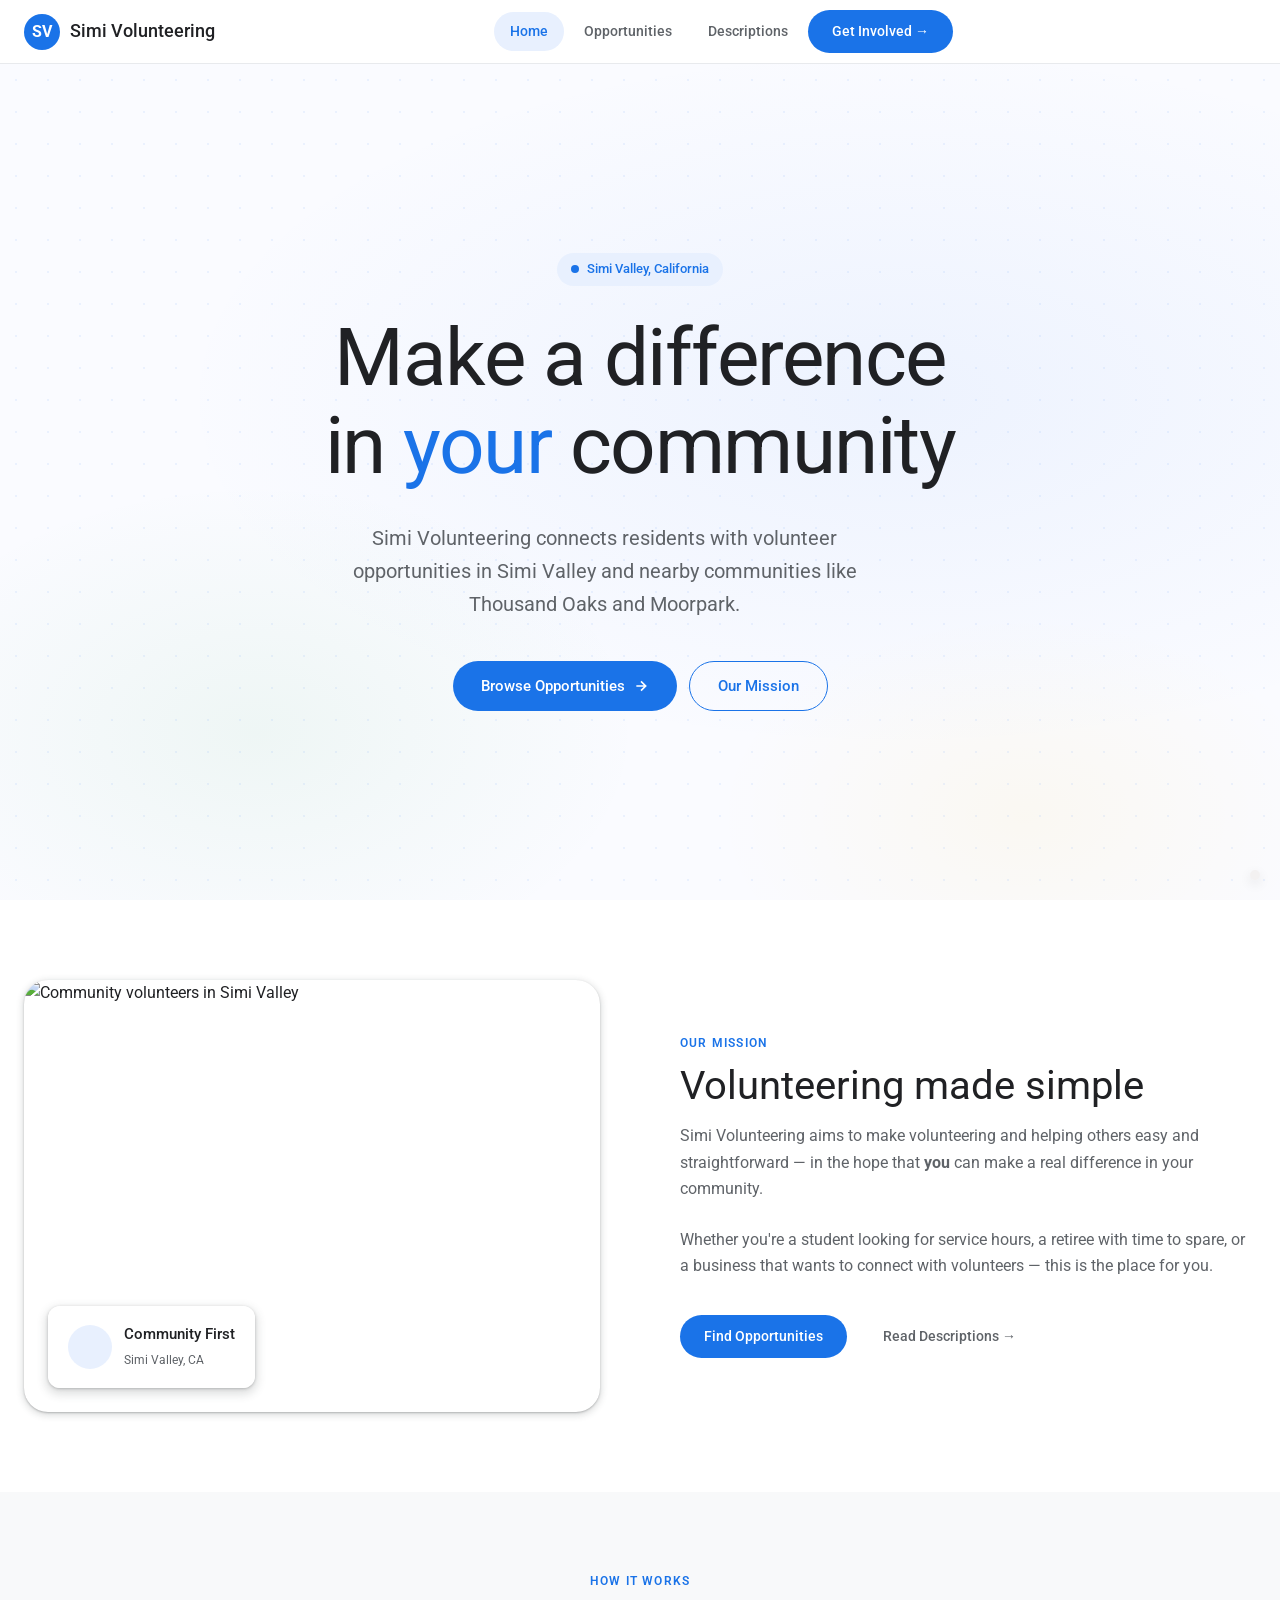
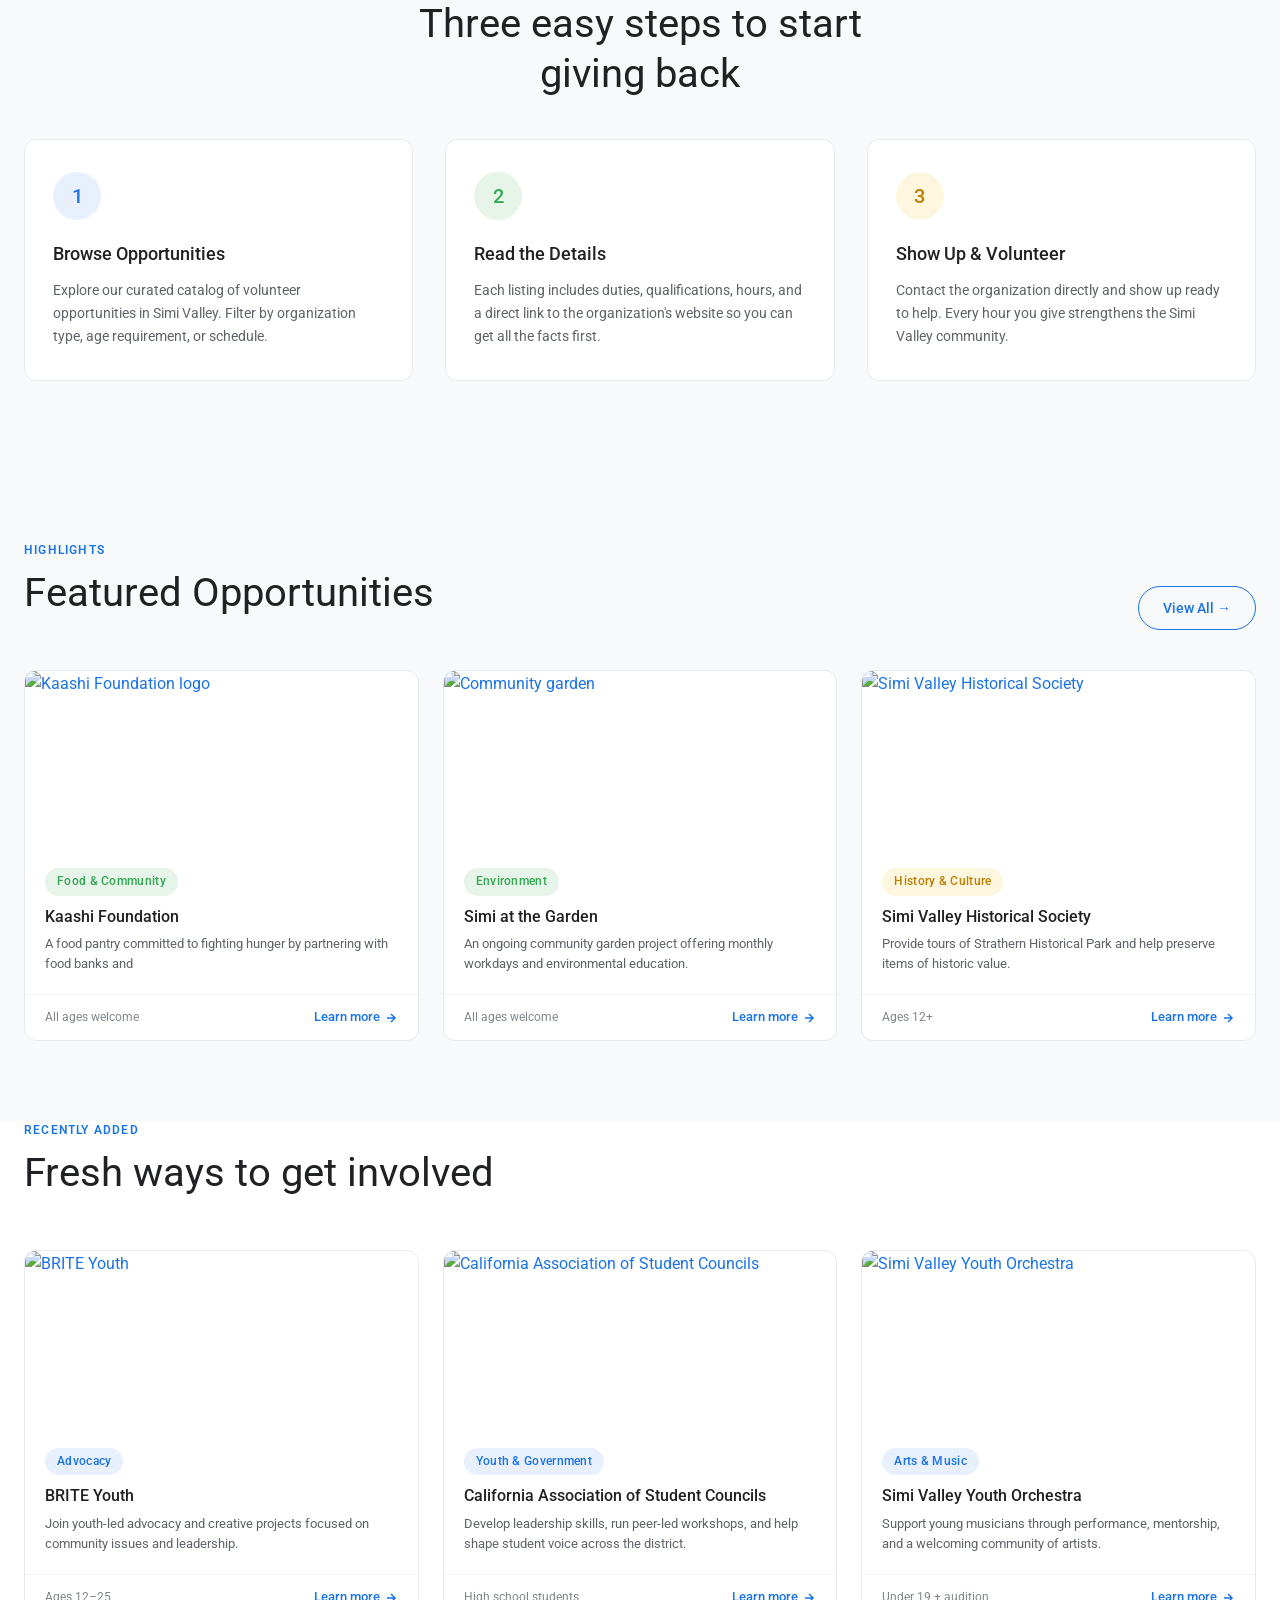
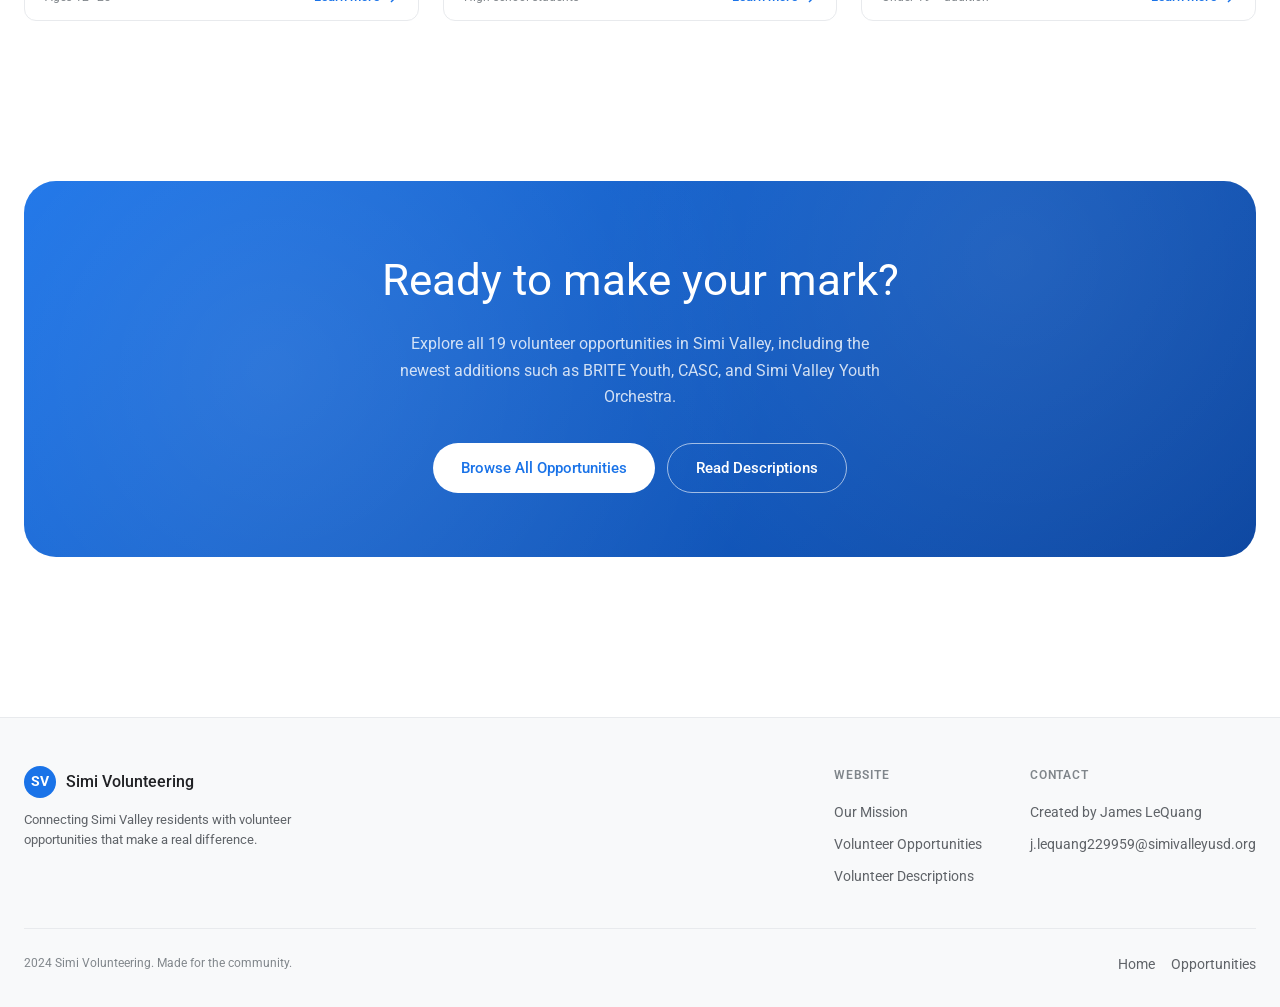
==== commit 7bddf6db: "Add new volunteer opportunities and update existing listings in PDF, HTML, and summary files" ====
--- a/index.html
+++ b/index.html
@@ -669,6 +669,63 @@
   </div>
 </section>
 
+<section class="section" style="padding-top:0;" aria-labelledby="new-opportunities-title">
+  <div class="container">
+    <div class="section-header" style="display:flex;align-items:flex-end;justify-content:space-between;flex-wrap:wrap;gap:16px;">
+      <div>
+        <div class="section-label">Recently Added</div>
+        <h2 class="section-title" id="new-opportunities-title">Fresh ways to get involved</h2>
+      </div>
+    </div>
+
+    <div class="grid-3">
+      <a href="volunteer-descriptions.html#briteyouth" class="card reveal" data-ripple aria-label="BRITE Youth volunteer opportunity">
+        <div style="overflow:hidden;height:180px;">
+          <img class="card-img" src="https://encrypted-tbn0.gstatic.com/images?q=tbn:ANd9GcTI18mSGObTt96wZ1DE8uJKGr9Rmqd_FdCpSYsvloVYzw&s=10" alt="BRITE Youth" loading="lazy" />
+        </div>
+        <div class="card-body">
+          <div class="chip chip-blue" style="margin-bottom:10px;">Advocacy</div>
+          <div class="card-title">BRITE Youth</div>
+          <p class="card-text">Join youth-led advocacy and creative projects focused on community issues and leadership.</p>
+        </div>
+        <div class="card-footer">
+          <span style="font-size:12px;color:var(--text-tertiary);">Ages 12–25</span>
+          <span class="card-arrow">Learn more <svg width="14" height="14" viewBox="0 0 24 24" fill="none" stroke="currentColor" stroke-width="2.5" aria-hidden="true"><path d="M5 12h14M12 5l7 7-7 7"/></svg></span>
+        </div>
+      </a>
+
+      <a href="volunteer-descriptions.html#casc" class="card reveal reveal-delay-2" data-ripple aria-label="California Association of Student Councils volunteer opportunity">
+        <div style="overflow:hidden;height:180px;">
+          <img class="card-img" src="https://encrypted-tbn0.gstatic.com/images?q=tbn:ANd9GcRJxpV61ntR60CoiEKvsdtgO9lnQLNoSXVMR0M9rowARg&s=10" alt="California Association of Student Councils" loading="lazy" />
+        </div>
+        <div class="card-body">
+          <div class="chip chip-blue" style="margin-bottom:10px;">Youth &amp; Government</div>
+          <div class="card-title">California Association of Student Councils</div>
+          <p class="card-text">Develop leadership skills, run peer-led workshops, and help shape student voice across the district.</p>
+        </div>
+        <div class="card-footer">
+          <span style="font-size:12px;color:var(--text-tertiary);">High school students</span>
+          <span class="card-arrow">Learn more <svg width="14" height="14" viewBox="0 0 24 24" fill="none" stroke="currentColor" stroke-width="2.5" aria-hidden="true"><path d="M5 12h14M12 5l7 7-7 7"/></svg></span>
+        </div>
+      </a>
+
+      <a href="volunteer-descriptions.html#svyo" class="card reveal reveal-delay-4" data-ripple aria-label="Simi Valley Youth Orchestra volunteer opportunity">
+        <div style="overflow:hidden;height:180px;">
+          <img class="card-img" src="https://encrypted-tbn0.gstatic.com/images?q=tbn:ANd9GcQMI2cJw81fMGIto-aSqw7zZwU9PD_Rlx_gQaa2rkgrIDSPmHdICPVsP94h7BD8OGe02XE&usqp=CAU" alt="Simi Valley Youth Orchestra" loading="lazy" />
+        </div>
+        <div class="card-body">
+          <div class="chip chip-blue" style="margin-bottom:10px;">Arts &amp; Music</div>
+          <div class="card-title">Simi Valley Youth Orchestra</div>
+          <p class="card-text">Support young musicians through performance, mentorship, and a welcoming community of artists.</p>
+        </div>
+        <div class="card-footer">
+          <span style="font-size:12px;color:var(--text-tertiary);">Under 19 + audition</span>
+          <span class="card-arrow">Learn more <svg width="14" height="14" viewBox="0 0 24 24" fill="none" stroke="currentColor" stroke-width="2.5" aria-hidden="true"><path d="M5 12h14M12 5l7 7-7 7"/></svg></span>
+        </div>
+      </a>
+    </div>
+  </div>
+</section>
 
 <!-- ══ CTA BANNER ════════════════════════════════════════════════ -->
 <section class="section" aria-labelledby="cta-title">
@@ -676,8 +733,7 @@
     <div class="cta-banner reveal">
       <h2 class="cta-banner-title" id="cta-title">Ready to make your mark?</h2>
       <p class="cta-banner-desc">
-        Explore all 16+ volunteer opportunities in Simi Valley and find the
-        perfect way to contribute to your community.
+        Explore all 19 volunteer opportunities in Simi Valley, including the newest additions such as BRITE Youth, CASC, and Simi Valley Youth Orchestra.
       </p>
       <div class="cta-banner-actions">
         <a class="btn btn-white" href="volunteer.html" style="font-size:15px;padding:12px 28px;">
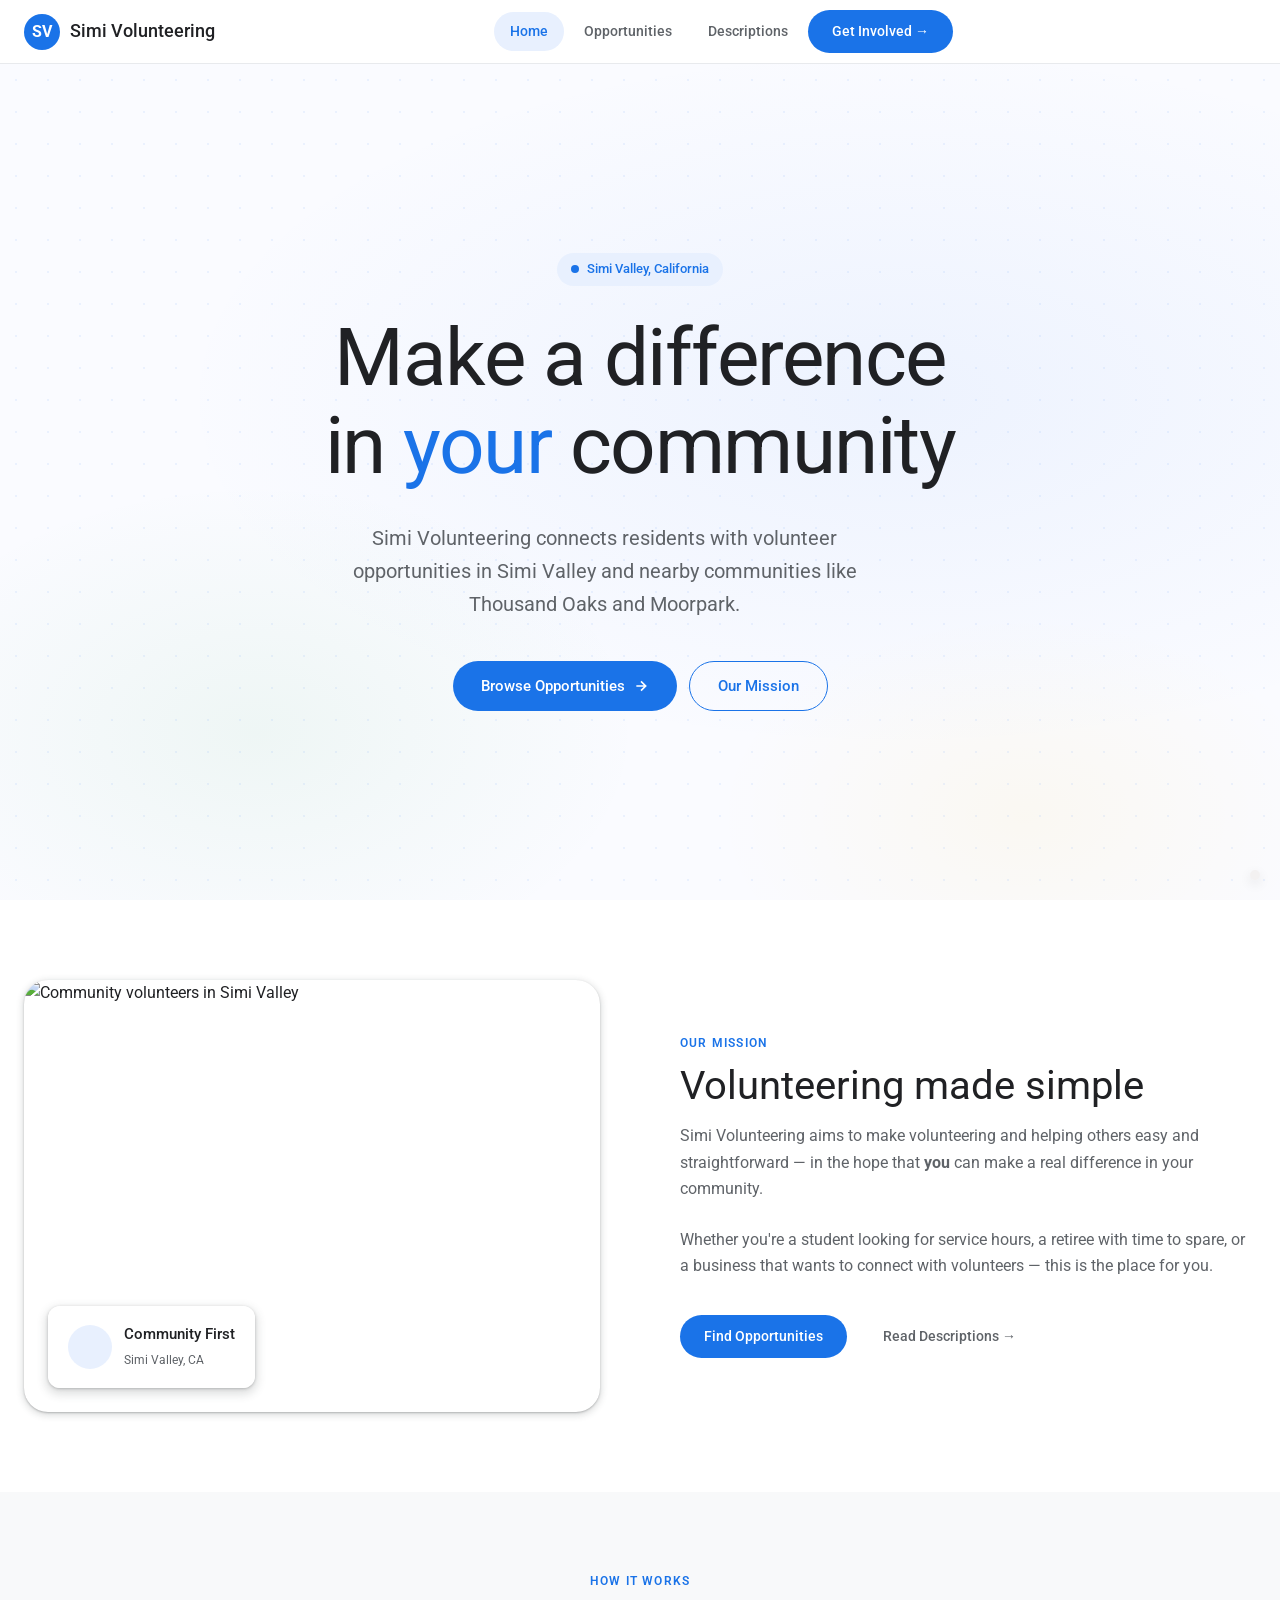
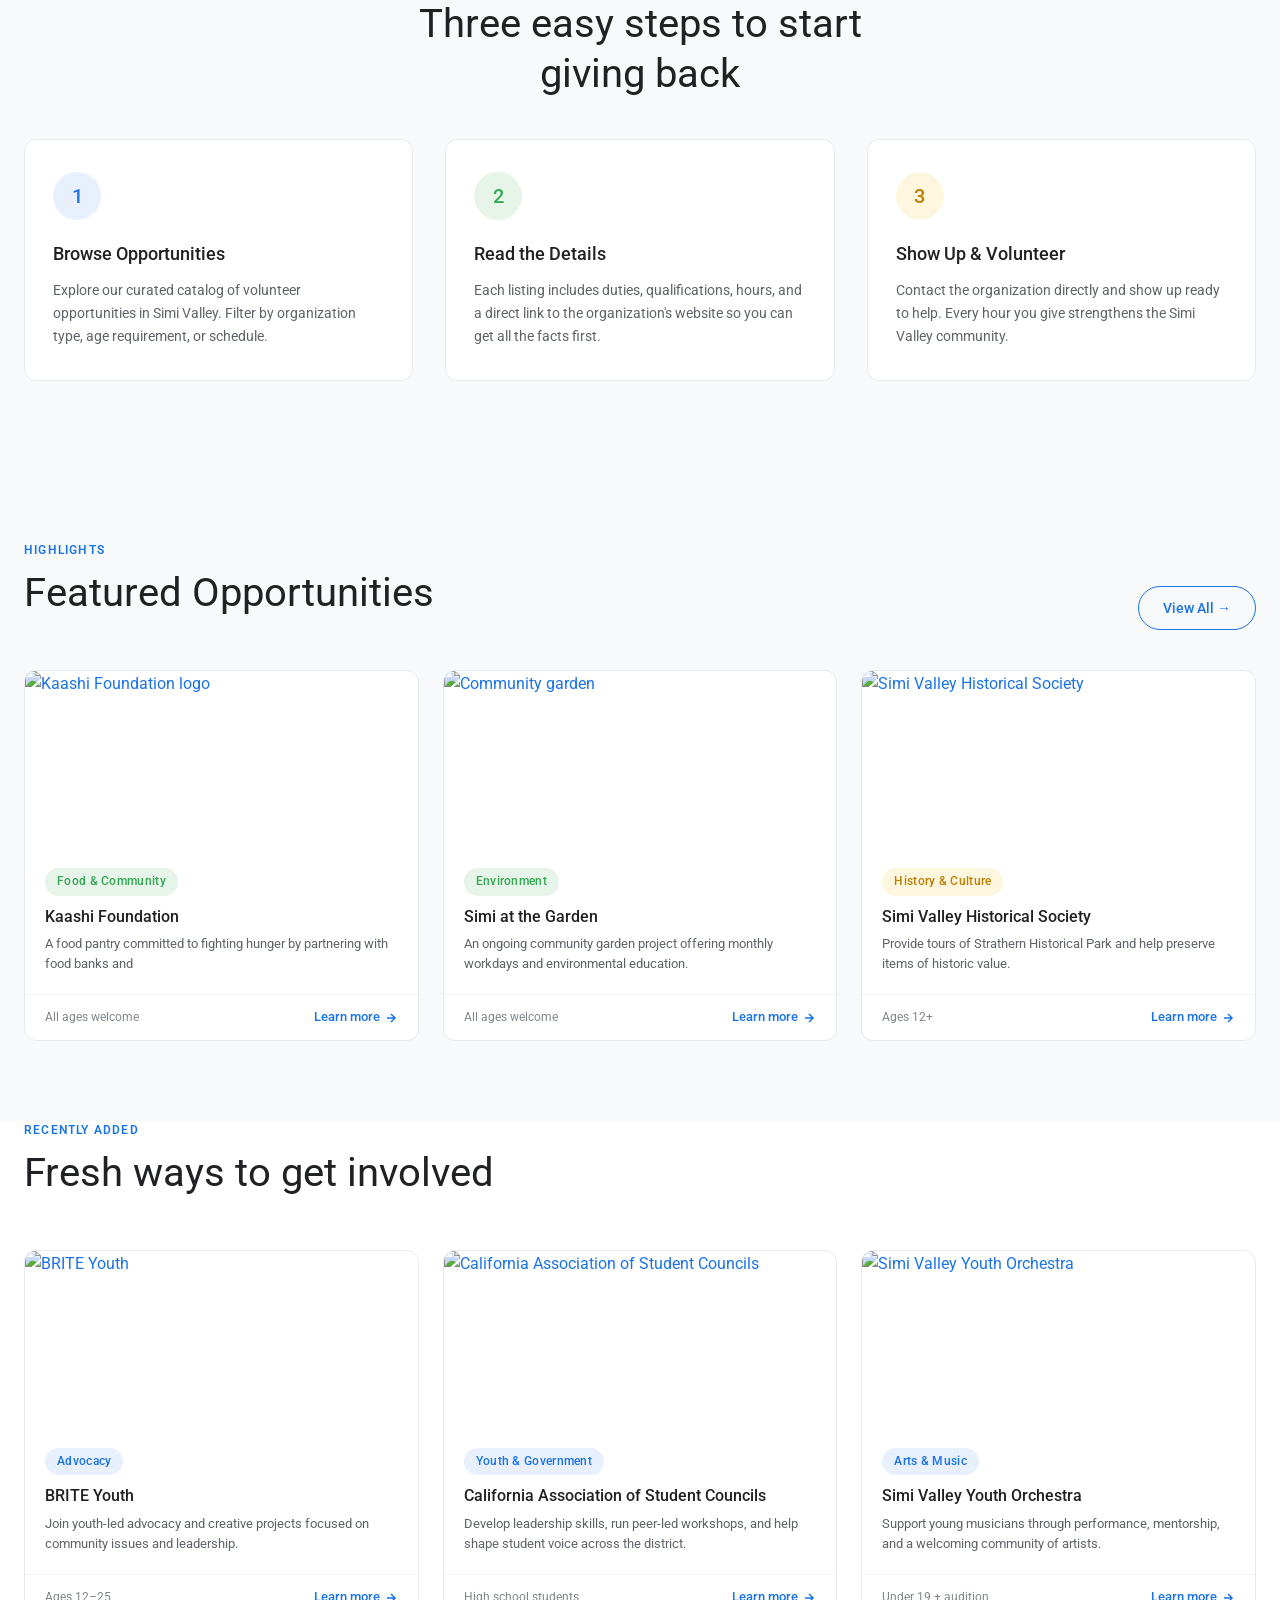
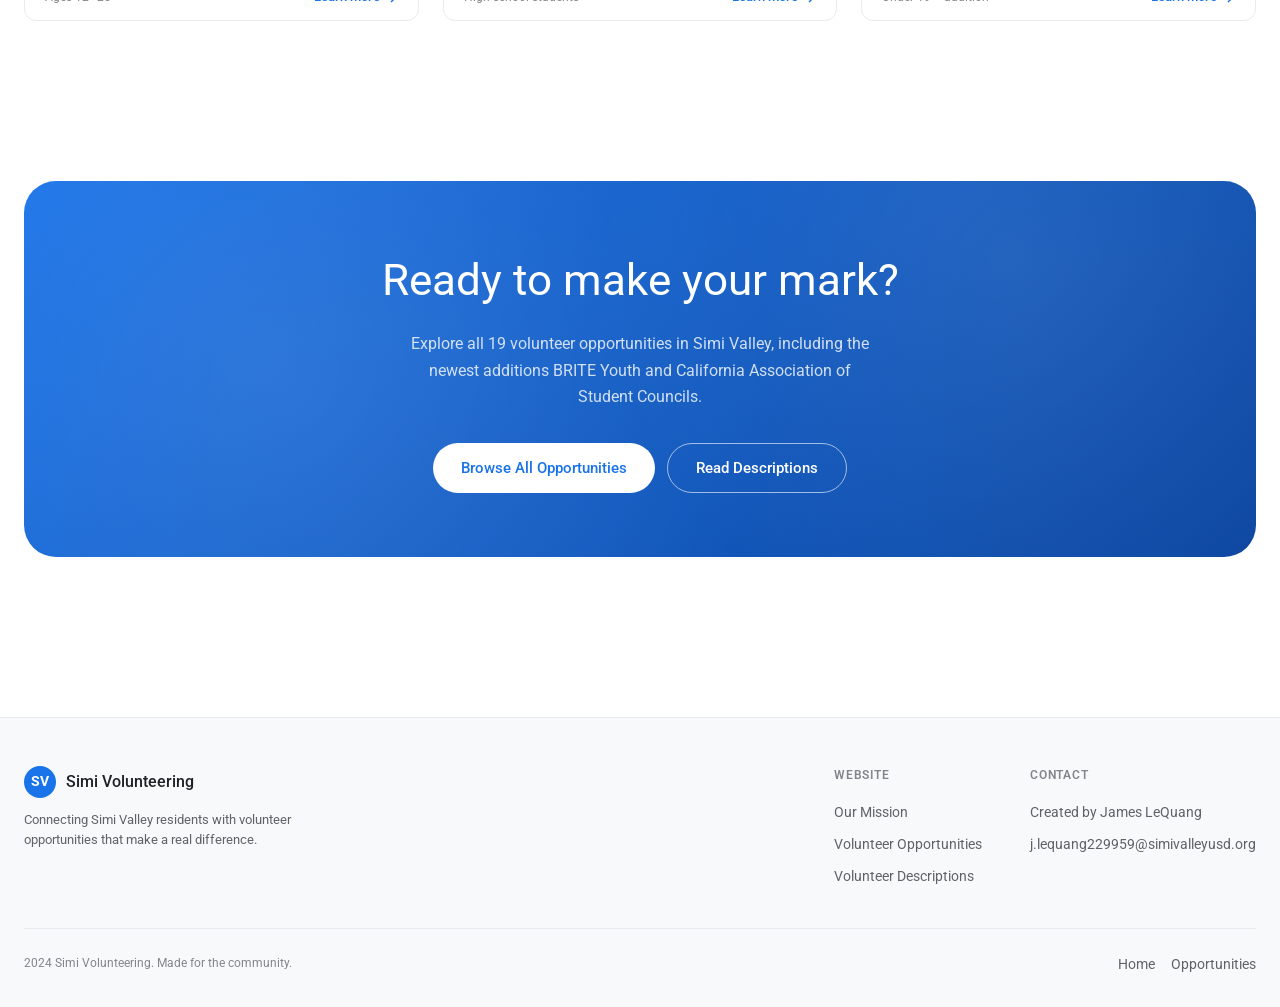
==== commit e7732fb3: "Update volunteer opportunities: add Simi Valley Public Library and Youth Employment Service details," ====
--- a/index.html
+++ b/index.html
@@ -733,7 +733,7 @@
     <div class="cta-banner reveal">
       <h2 class="cta-banner-title" id="cta-title">Ready to make your mark?</h2>
       <p class="cta-banner-desc">
-        Explore all 19 volunteer opportunities in Simi Valley, including the newest additions such as BRITE Youth, CASC, and Simi Valley Youth Orchestra.
+        Explore all 19 volunteer opportunities in Simi Valley, including the newest additions BRITE Youth and California Association of Student Councils.
       </p>
       <div class="cta-banner-actions">
         <a class="btn btn-white" href="volunteer.html" style="font-size:15px;padding:12px 28px;">
